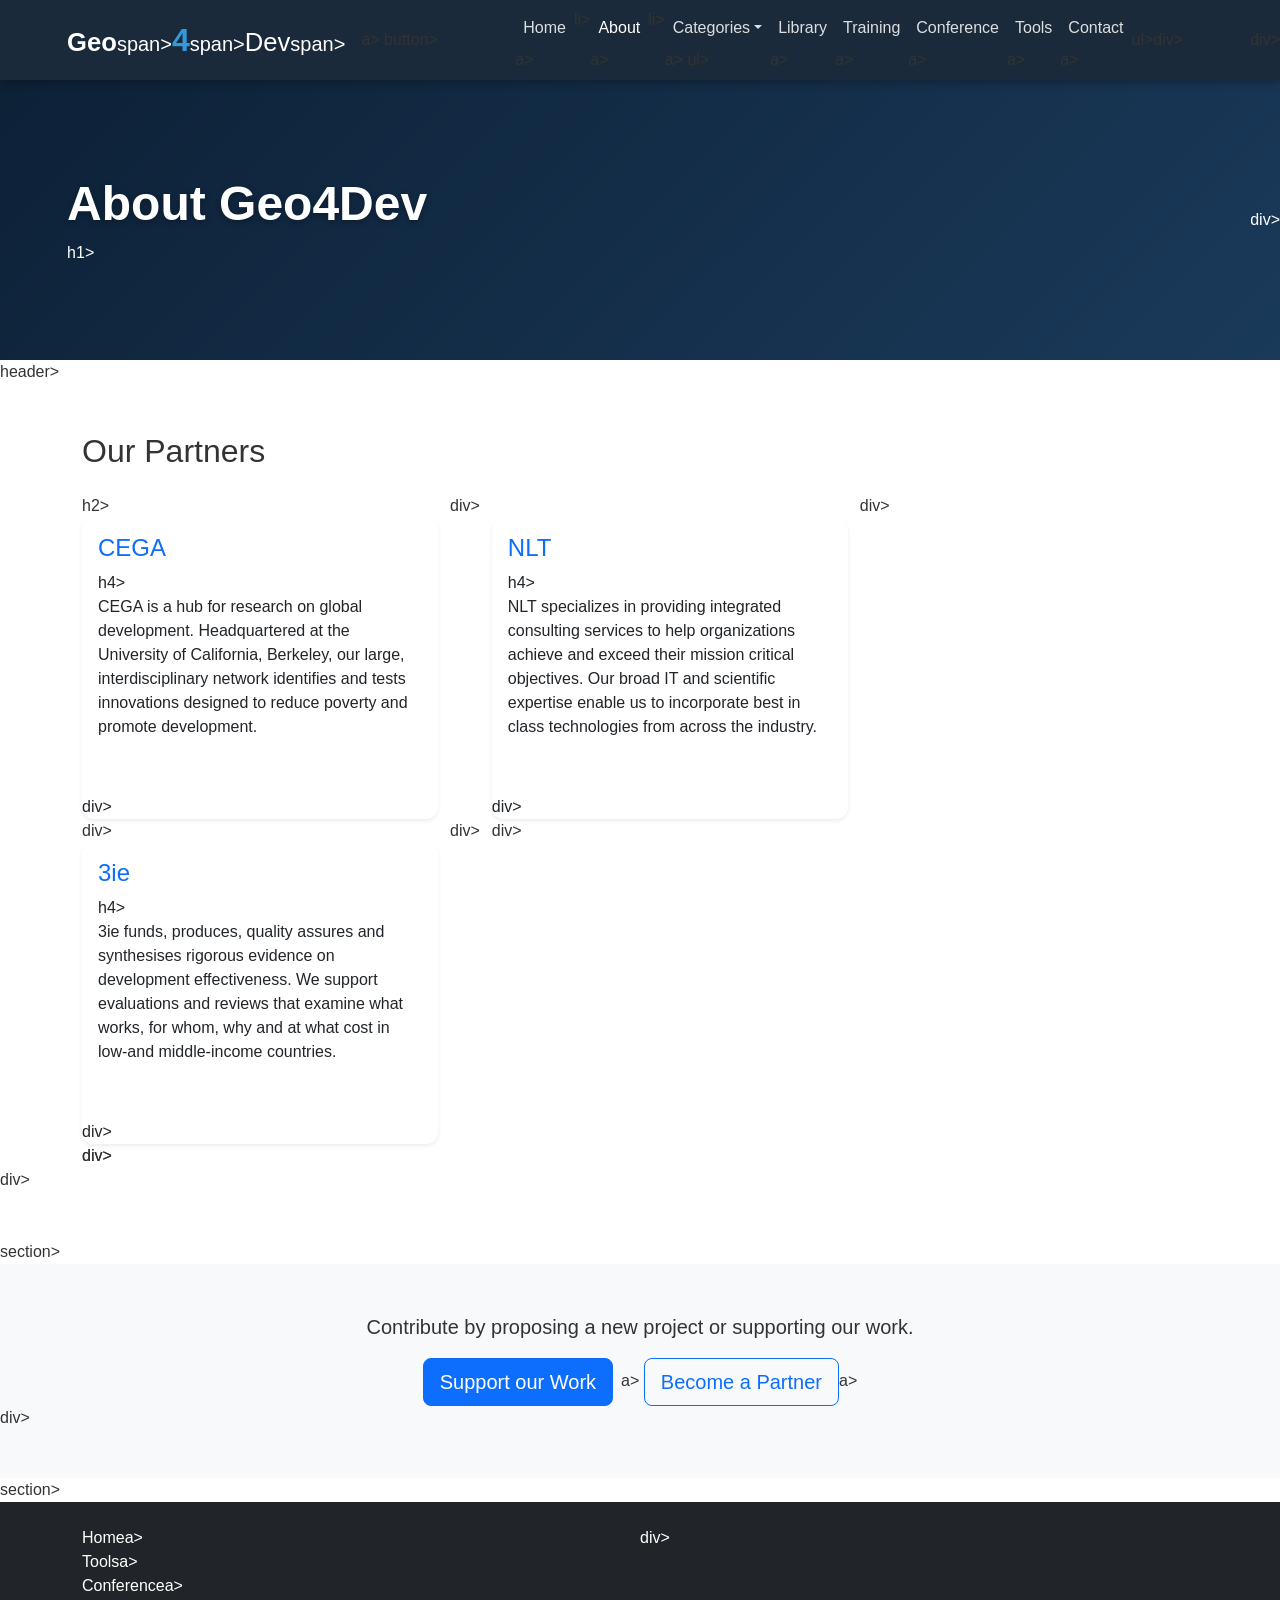
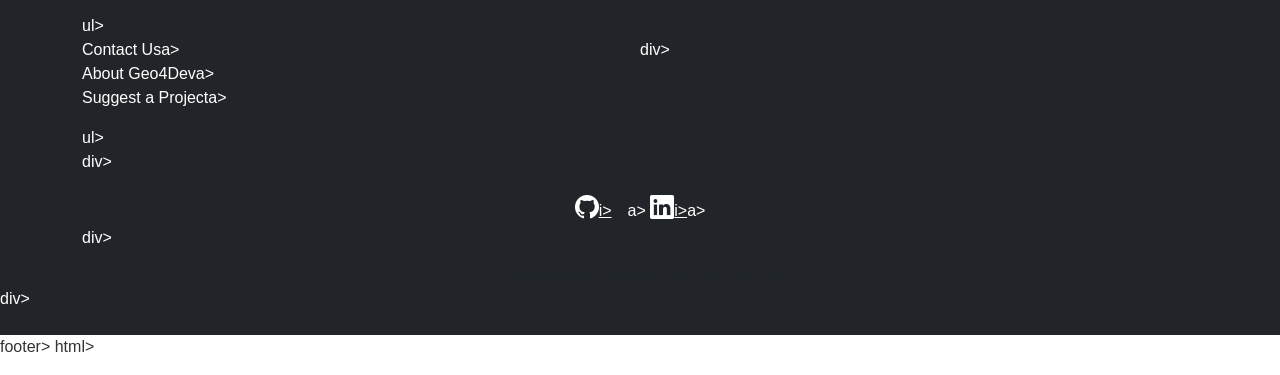
==== about.html @ e06c05b9 "Create about.html" ====
<!DOCTYPE html>
<html lang="en">
  <head>
      <meta charset="UTF-8">
      <meta name="viewport" content="width=device-width, initial-scale=1.0">
      <title>About - Geo4Dev</title>
    <link rel="stylesheet" href="https://cdn.jsdelivr.net/npm/bootstrap@5.3.0/dist/css/bootstrap.min.css">
    <link rel="stylesheet" href="https://cdn.jsdelivr.net/npm/bootstrap-icons@1.11.0/font/bootstrap-icons.css">
    <link rel="stylesheet" href="css/style.css">
  </head>
<body>

    <!-- Navbar -->
    <nav class="navbar navbar-expand-lg navbar-dark fixed-top">
          <div class="container">
                  <a class="navbar-brand" href="index.html">
                            <span class="brand-geo">Geo</span>span><span class="brand-4">4</span>span><span class="brand-dev">Dev</span>span>
                  </a>a>
                  <button class="navbar-toggler" type="button" data-bs-toggle="collapse" data-bs-target="#navbarNav">
                            <span class="navbar-toggler-icon"></span>span>
                  </button>button>
                  <div class="collapse navbar-collapse" id="navbarNav">
                            <ul class="navbar-nav ms-auto">
                                        <li class="nav-item"><a class="nav-link" href="index.html">Home</a>a></li>li>
                                        <li class="nav-item"><a class="nav-link active" href="about.html">About</a>a></li>li>
                                        <li class="nav-item dropdown">
                                                      <a class="nav-link dropdown-toggle" href="#" role="button" data-bs-toggle="dropdown">Categories</a>a>
                                                      <ul class="dropdown-menu">
                                                                      <li><a class="dropdown-item" href="dataset.html?cat=health">Health &amp; Emergency Response</a>a></li>
                                                      <li><a class="dropdown-item" href="dataset.html?cat=environment">Environment</a>a></li>
                                                      <li><a class="dropdown-item" href="dataset.html?cat=governance">Governance &amp; Management</a>a></li>
                                                      <li><a class="dropdown-item" href="dataset.html?cat=demographics">Demographics &amp; Socioeconomics</a>a></li>
                                                      <li><a class="dropdown-item" href="dataset.html?cat=lulc">Land Use &amp; Land Cover</a>a></li>
                                                      <li><a class="dropdown-item" href="dataset.html?cat=monitoring">Monitoring &amp; Evaluation</a>a></li>
                                                      </ul>ul>
                                        </li>
                                      <li class="nav-item"><a class="nav-link" href="dataset.html">Library</a>a></li>
                                      <li class="nav-item"><a class="nav-link" href="training.html">Training</a>a></li>
                                      <li class="nav-item"><a class="nav-link" href="conference.html">Conference</a>a></li>
                                      <li class="nav-item"><a class="nav-link" href="tools.html">Tools</a>a></li>
                                      <li class="nav-item"><a class="nav-link" href="contact.html">Contact</a>a></li>
                            </ul>ul>
                  </div>div>
          </div>div>
    </nav>nav>

  <!-- Page Header -->
  <header class="page-header">
      <div class="container">
            <h1 class="display-5 fw-bold">About Geo4Dev</h1>h1>
      </div>div>
  </header>header>

  <!-- Partners Section -->
  <section class="py-5">
      <div class="container">
            <h2 class="mb-4">Our Partners</h2>h2>
            <div class="row g-4">
                    <div class="col-md-4">
                              <div class="card partner-card shadow-sm h-100">
                                          <div class="card-body">
                                                        <h4 class="text-primary">CEGA</h4>h4>
                                                        <p>CEGA is a hub for research on global development. Headquartered at the University of California, Berkeley, our large, interdisciplinary network identifies and tests innovations designed to reduce poverty and promote development.</p>
                                          </div>div>
                              </div>div>
                    </div>div>
                    <div class="col-md-4">
                              <div class="card partner-card shadow-sm h-100">
                                          <div class="card-body">
                                                        <h4 class="text-primary">NLT</h4>h4>
                                                        <p>NLT specializes in providing integrated consulting services to help organizations achieve and exceed their mission critical objectives. Our broad IT and scientific expertise enable us to incorporate best in class technologies from across the industry.</p>
                                          </div>div>
                              </div>div>
                    </div>div>
                    <div class="col-md-4">
                              <div class="card partner-card shadow-sm h-100">
                                          <div class="card-body">
                                                        <h4 class="text-primary">3ie</h4>h4>
                                                        <p>3ie funds, produces, quality assures and synthesises rigorous evidence on development effectiveness. We support evaluations and reviews that examine what works, for whom, why and at what cost in low-and middle-income countries.</p>
                                          </div>div>
                              </div>div>
                    </div>div>
            </div>div>
      </div>div>
  </section>section>

  <!-- Contribute Section -->
  <section class="py-5 bg-light">
      <div class="container text-center">
            <p class="lead">Contribute by proposing a new project or supporting our work.</p>
            <a href="contact.html" class="btn btn-primary btn-lg me-2">Support our Work</a>a>
            <a href="contact.html" class="btn btn-outline-primary btn-lg">Become a Partner</a>a>
      </div>div>
  </section>section>

  <!-- Footer -->
  <footer class="py-4 bg-dark text-white">
      <div class="container">
            <div class="row">
                    <div class="col-md-6">
                              <ul class="list-unstyled">
                                          <li><a href="index.html" class="text-white text-decoration-none">Home</a>a></li>
                                          <li><a href="tools.html" class="text-white text-decoration-none">Tools</a>a></li>
                                          <li><a href="conference.html" class="text-white text-decoration-none">Conference</a>a></li>
                              </ul>ul>
                    </div>div>
                    <div class="col-md-6">
                              <ul class="list-unstyled">
                                          <li><a href="contact.html" class="text-white text-decoration-none">Contact Us</a>a></li>
                                          <li><a href="about.html" class="text-white text-decoration-none">About Geo4Dev</a>a></li>
                                          <li><a href="contact.html" class="text-white text-decoration-none">Suggest a Project</a>a></li>
                              </ul>ul>
                    </div>div>
            </div>div>
            <div class="text-center mt-3">
                    <a href="https://github.com/geo4-dev" class="text-white me-3"><i class="bi bi-github fs-4"></i>i></a>a>
                    <a href="#" class="text-white"><i class="bi bi-linkedin fs-4"></i>i></a>a>
            </div>div>
            <p class="text-center text-muted mt-3 mb-0 small">Website powered by New Light Technologies</p>
      </div>div>
  </footer>footer>

  <script src="https://cdn.jsdelivr.net/npm/bootstrap@5.3.0/dist/js/bootstrap.bundle.min.js"></script>
</body>
</html>html></li></li></p></p></li></li>
</body></title>
  </head>
---- css/style.css ----
/* ===== Global ===== */
:root {
    --primary-dark: #1a2a3a;
    --primary-blue: #2c5f7c;
    --accent-blue: #3498db;
    --cta-blue: #2196F3;
    --hero-overlay: rgba(20, 50, 70, 0.7);
}

body {
    font-family: 'Segoe UI', Tahoma, Geneva, Verdana, sans-serif;
    color: #333;
    padding-top: 56px;
}

/* ===== Navbar ===== */
.navbar {
    background-color: var(--primary-dark);
    box-shadow: 0 2px 10px rgba(0,0,0,0.3);
}

.brand-geo { color: #fff; font-size: 1.6rem; font-weight: 700; }
.brand-4   { color: var(--accent-blue); font-size: 2rem; font-weight: 900; }
.brand-dev { color: #fff; font-size: 1.6rem; font-weight: 300; }

.navbar .nav-link { color: rgba(255,255,255,0.85); }
.navbar .nav-link:hover,
.navbar .nav-link.active { color: #fff; }

/* ===== Hero ===== */
.hero-section {
    position: relative;
    min-height: 480px;
    display: flex;
    align-items: center;
    background: linear-gradient(135deg, #1a3a2a 0%, #1a2a3a 40%, #2c5f7c 100%);
    background-size: cover;
}

.hero-overlay {
    position: absolute;
    inset: 0;
    background: var(--hero-overlay);
}

.hero-content {
    position: relative;
    z-index: 2;
    padding: 60px 0;
}

.hero-section h1 {
    text-shadow: 0 2px 8px rgba(0,0,0,0.4);
}

.search-bar .form-control {
    border-radius: 0;
    height: 48px;
}

.search-bar .btn {
    height: 48px;
}

/* ===== CTA Banner ===== */
.cta-banner {
    background: linear-gradient(135deg, var(--cta-blue), #1e88e5);
}

.cta-banner h4 { font-weight: 600; }

/* ===== Featured ===== */
.featured-section a {
    color: var(--primary-blue);
    text-decoration: none;
    font-weight: 600;
}

.featured-section a:hover {
    text-decoration: underline;
}

/* ===== Partners ===== */
#partners h4 {
    color: var(--primary-blue);
    font-weight: 700;
}

/* ===== About Page ===== */
.page-header {
    position: relative;
    min-height: 280px;
    display: flex;
    align-items: center;
    background: linear-gradient(135deg, #0d2137 0%, #1a3a5a 100%);
    color: #fff;
}

.page-header h1 {
    text-shadow: 0 2px 6px rgba(0,0,0,0.3);
}

.partner-card {
    border: none;
    border-radius: 12px;
    transition: transform 0.2s;
}

.partner-card:hover {
    transform: translateY(-4px);
    box-shadow: 0 8px 24px rgba(0,0,0,0.12);
}

/* ===== Training Page ===== */
.module-card {
    border-left: 4px solid var(--accent-blue);
    transition: box-shadow 0.2s;
}

.module-card:hover {
    box-shadow: 0 4px 16px rgba(0,0,0,0.1);
}

.module-card .btn {
    min-width: 130px;
}

/* ===== Conference Page ===== */
.session-block {
    border-left: 4px solid var(--cta-blue);
    padding-left: 1rem;
    margin-bottom: 1.5rem;
}

.presenter-card {
    text-align: center;
}

.presenter-card .bi {
    font-size: 3rem;
    color: var(--primary-blue);
}

/* ===== Tools Page (Map) ===== */
#mapid {
    height: 600px;
    width: 100%;
    border-radius: 8px;
    box-shadow: 0 4px 12px rgba(0,0,0,0.15);
}

/* ===== Dataset Page ===== */
.filter-sidebar .form-check {
    margin-bottom: 0.3rem;
}

.dataset-card {
    border: 1px solid #e0e0e0;
    border-radius: 8px;
    transition: box-shadow 0.2s;
}

.dataset-card:hover {
    box-shadow: 0 4px 16px rgba(0,0,0,0.1);
}

.dataset-card .badge {
    font-size: 0.75rem;
}

/* ===== Contact Page ===== */
.contact-form .form-control,
.contact-form .form-select {
    border-radius: 6px;
}

/* ===== Footer ===== */
footer a:hover {
    text-decoration: underline !important;
}

/* ===== Responsive ===== */
@media (max-width: 768px) {
    .hero-section { min-height: 380px; }
    .hero-section h1 { font-size: 1.8rem; }
    #mapid { height: 400px; }
}

/* ===== Error page ===== */
.error-section {
    min-height: 300px;
    background: linear-gradient(135deg, #0d3b4a 0%, #1a4a5a 100%);
    display: flex;
    align-items: center;
    color: #fff;
}
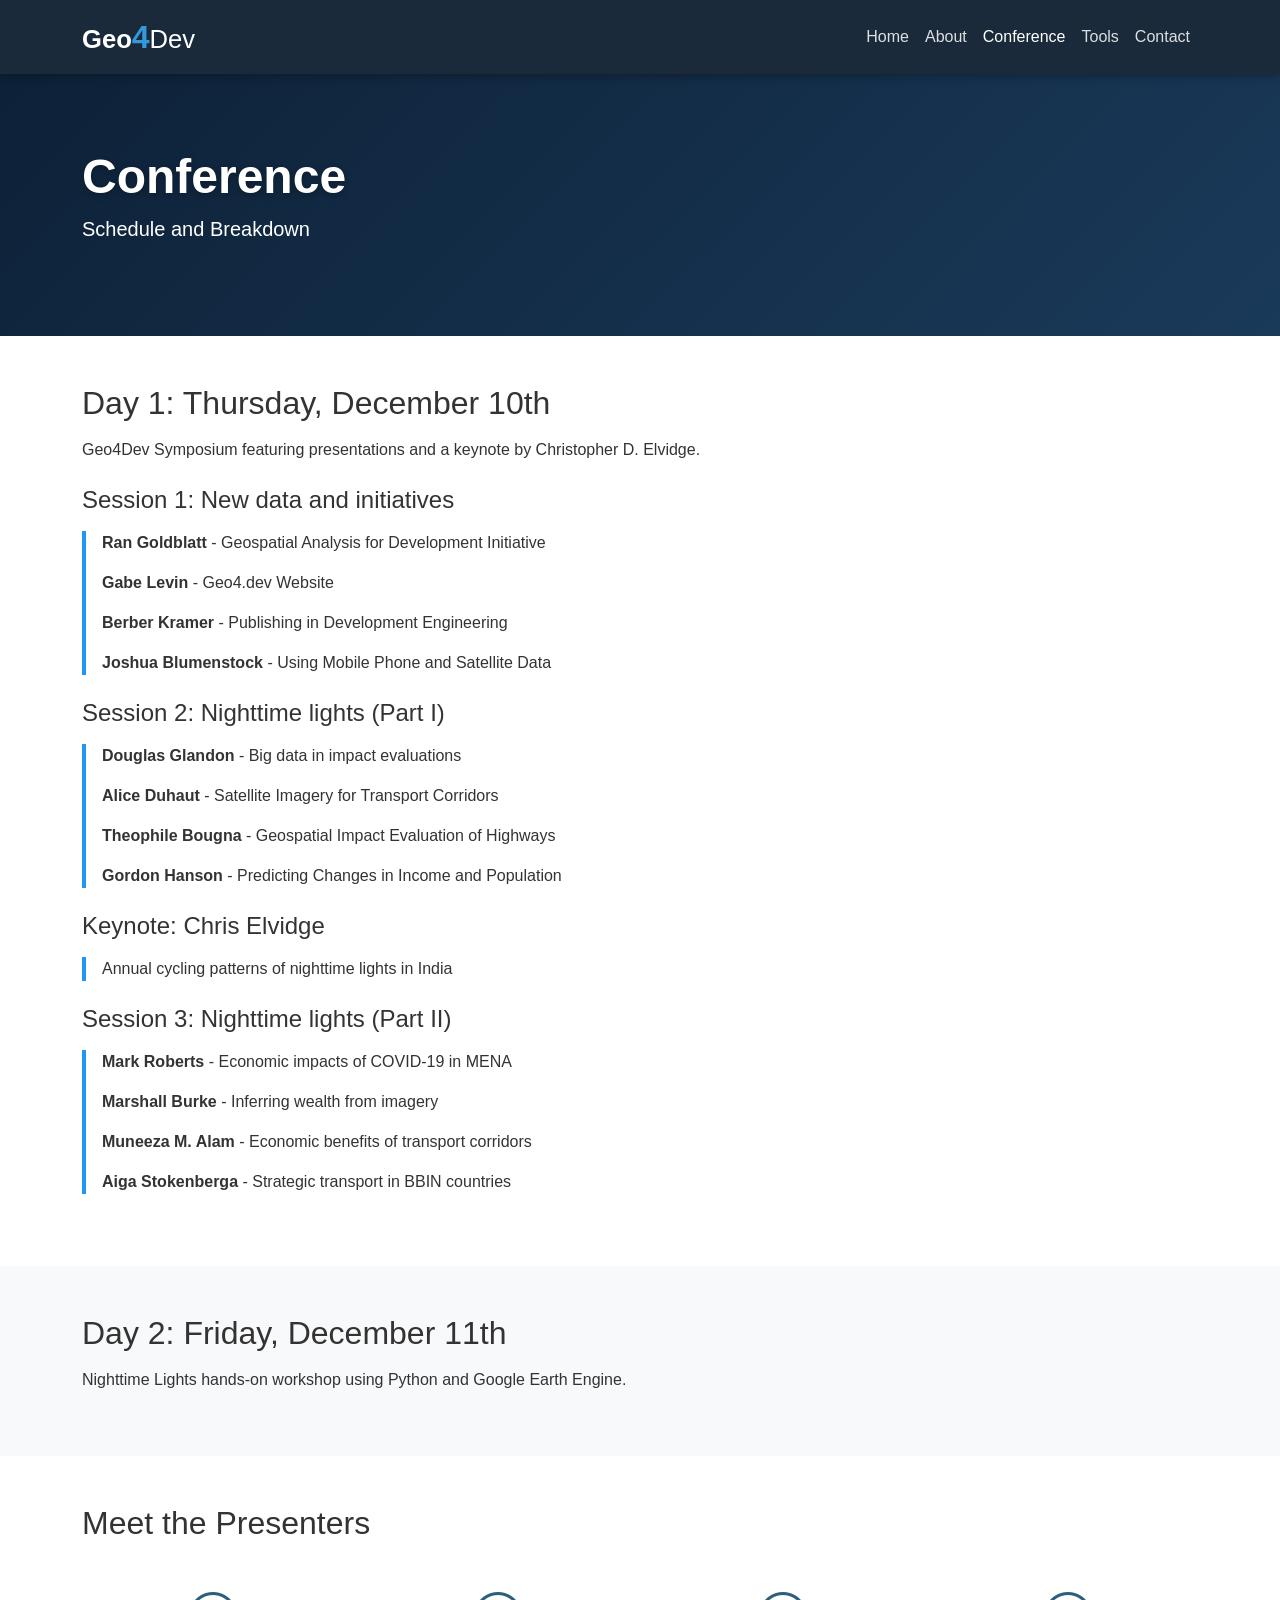
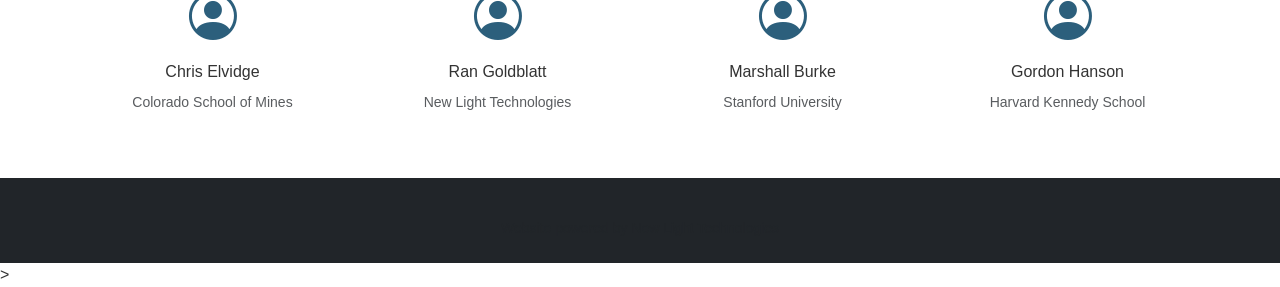
==== commit 04a4c75f: "Fix all HTML files - resolve auto-close tag duplication" ====
--- a/about.html
+++ b/about.html
@@ -1,127 +1 @@
-<!DOCTYPE html>
-<html lang="en">
-  <head>
-      <meta charset="UTF-8">
-      <meta name="viewport" content="width=device-width, initial-scale=1.0">
-      <title>About - Geo4Dev</title>
-    <link rel="stylesheet" href="https://cdn.jsdelivr.net/npm/bootstrap@5.3.0/dist/css/bootstrap.min.css">
-    <link rel="stylesheet" href="https://cdn.jsdelivr.net/npm/bootstrap-icons@1.11.0/font/bootstrap-icons.css">
-    <link rel="stylesheet" href="css/style.css">
-  </head>
-<body>
-
-    <!-- Navbar -->
-    <nav class="navbar navbar-expand-lg navbar-dark fixed-top">
-          <div class="container">
-                  <a class="navbar-brand" href="index.html">
-                            <span class="brand-geo">Geo</span>span><span class="brand-4">4</span>span><span class="brand-dev">Dev</span>span>
-                  </a>a>
-                  <button class="navbar-toggler" type="button" data-bs-toggle="collapse" data-bs-target="#navbarNav">
-                            <span class="navbar-toggler-icon"></span>span>
-                  </button>button>
-                  <div class="collapse navbar-collapse" id="navbarNav">
-                            <ul class="navbar-nav ms-auto">
-                                        <li class="nav-item"><a class="nav-link" href="index.html">Home</a>a></li>li>
-                                        <li class="nav-item"><a class="nav-link active" href="about.html">About</a>a></li>li>
-                                        <li class="nav-item dropdown">
-                                                      <a class="nav-link dropdown-toggle" href="#" role="button" data-bs-toggle="dropdown">Categories</a>a>
-                                                      <ul class="dropdown-menu">
-                                                                      <li><a class="dropdown-item" href="dataset.html?cat=health">Health &amp; Emergency Response</a>a></li>
-                                                      <li><a class="dropdown-item" href="dataset.html?cat=environment">Environment</a>a></li>
-                                                      <li><a class="dropdown-item" href="dataset.html?cat=governance">Governance &amp; Management</a>a></li>
-                                                      <li><a class="dropdown-item" href="dataset.html?cat=demographics">Demographics &amp; Socioeconomics</a>a></li>
-                                                      <li><a class="dropdown-item" href="dataset.html?cat=lulc">Land Use &amp; Land Cover</a>a></li>
-                                                      <li><a class="dropdown-item" href="dataset.html?cat=monitoring">Monitoring &amp; Evaluation</a>a></li>
-                                                      </ul>ul>
-                                        </li>
-                                      <li class="nav-item"><a class="nav-link" href="dataset.html">Library</a>a></li>
-                                      <li class="nav-item"><a class="nav-link" href="training.html">Training</a>a></li>
-                                      <li class="nav-item"><a class="nav-link" href="conference.html">Conference</a>a></li>
-                                      <li class="nav-item"><a class="nav-link" href="tools.html">Tools</a>a></li>
-                                      <li class="nav-item"><a class="nav-link" href="contact.html">Contact</a>a></li>
-                            </ul>ul>
-                  </div>div>
-          </div>div>
-    </nav>nav>
-
-  <!-- Page Header -->
-  <header class="page-header">
-      <div class="container">
-            <h1 class="display-5 fw-bold">About Geo4Dev</h1>h1>
-      </div>div>
-  </header>header>
-
-  <!-- Partners Section -->
-  <section class="py-5">
-      <div class="container">
-            <h2 class="mb-4">Our Partners</h2>h2>
-            <div class="row g-4">
-                    <div class="col-md-4">
-                              <div class="card partner-card shadow-sm h-100">
-                                          <div class="card-body">
-                                                        <h4 class="text-primary">CEGA</h4>h4>
-                                                        <p>CEGA is a hub for research on global development. Headquartered at the University of California, Berkeley, our large, interdisciplinary network identifies and tests innovations designed to reduce poverty and promote development.</p>
-                                          </div>div>
-                              </div>div>
-                    </div>div>
-                    <div class="col-md-4">
-                              <div class="card partner-card shadow-sm h-100">
-                                          <div class="card-body">
-                                                        <h4 class="text-primary">NLT</h4>h4>
-                                                        <p>NLT specializes in providing integrated consulting services to help organizations achieve and exceed their mission critical objectives. Our broad IT and scientific expertise enable us to incorporate best in class technologies from across the industry.</p>
-                                          </div>div>
-                              </div>div>
-                    </div>div>
-                    <div class="col-md-4">
-                              <div class="card partner-card shadow-sm h-100">
-                                          <div class="card-body">
-                                                        <h4 class="text-primary">3ie</h4>h4>
-                                                        <p>3ie funds, produces, quality assures and synthesises rigorous evidence on development effectiveness. We support evaluations and reviews that examine what works, for whom, why and at what cost in low-and middle-income countries.</p>
-                                          </div>div>
-                              </div>div>
-                    </div>div>
-            </div>div>
-      </div>div>
-  </section>section>
-
-  <!-- Contribute Section -->
-  <section class="py-5 bg-light">
-      <div class="container text-center">
-            <p class="lead">Contribute by proposing a new project or supporting our work.</p>
-            <a href="contact.html" class="btn btn-primary btn-lg me-2">Support our Work</a>a>
-            <a href="contact.html" class="btn btn-outline-primary btn-lg">Become a Partner</a>a>
-      </div>div>
-  </section>section>
-
-  <!-- Footer -->
-  <footer class="py-4 bg-dark text-white">
-      <div class="container">
-            <div class="row">
-                    <div class="col-md-6">
-                              <ul class="list-unstyled">
-                                          <li><a href="index.html" class="text-white text-decoration-none">Home</a>a></li>
-                                          <li><a href="tools.html" class="text-white text-decoration-none">Tools</a>a></li>
-                                          <li><a href="conference.html" class="text-white text-decoration-none">Conference</a>a></li>
-                              </ul>ul>
-                    </div>div>
-                    <div class="col-md-6">
-                              <ul class="list-unstyled">
-                                          <li><a href="contact.html" class="text-white text-decoration-none">Contact Us</a>a></li>
-                                          <li><a href="about.html" class="text-white text-decoration-none">About Geo4Dev</a>a></li>
-                                          <li><a href="contact.html" class="text-white text-decoration-none">Suggest a Project</a>a></li>
-                              </ul>ul>
-                    </div>div>
-            </div>div>
-            <div class="text-center mt-3">
-                    <a href="https://github.com/geo4-dev" class="text-white me-3"><i class="bi bi-github fs-4"></i>i></a>a>
-                    <a href="#" class="text-white"><i class="bi bi-linkedin fs-4"></i>i></a>a>
-            </div>div>
-            <p class="text-center text-muted mt-3 mb-0 small">Website powered by New Light Technologies</p>
-      </div>div>
-  </footer>footer>
-
-  <script src="https://cdn.jsdelivr.net/npm/bootstrap@5.3.0/dist/js/bootstrap.bundle.min.js"></script>
-</body>
-</html>html></li></li></p></p></li></li>
-</body></title>
-  </head>
+<!DOCTYPE html><html lang="en"><head><meta charset="UTF-8"><meta name="viewport" content="width=device-width, initial-scale=1.0"><title>Conference - Geo4Dev</title><link rel="stylesheet" href="https://cdn.jsdelivr.net/npm/bootstrap@5.3.0/dist/css/bootstrap.min.css"><link rel="stylesheet" href="https://cdn.jsdelivr.net/npm/bootstrap-icons@1.11.0/font/bootstrap-icons.css"><link rel="stylesheet" href="css/style.css"></head><body><nav class="navbar navbar-expand-lg navbar-dark fixed-top"><div class="container"><a class="navbar-brand" href="index.html"><span class="brand-geo">Geo</span><span class="brand-4">4</span><span class="brand-dev">Dev</span></a><button class="navbar-toggler" type="button" data-bs-toggle="collapse" data-bs-target="#navbarNav"><span class="navbar-toggler-icon"></span></button><div class="collapse navbar-collapse" id="navbarNav"><ul class="navbar-nav ms-auto"><li class="nav-item"><a class="nav-link" href="index.html">Home</a></li><li class="nav-item"><a class="nav-link" href="about.html">About</a></li><li class="nav-item"><a class="nav-link active" href="conference.html">Conference</a></li><li class="nav-item"><a class="nav-link" href="tools.html">Tools</a></li><li class="nav-item"><a class="nav-link" href="contact.html">Contact</a></li></ul></div></div></nav><header class="page-header"><div class="container"><h1 class="display-5 fw-bold">Conference</h1><p class="lead mb-0">Schedule and Breakdown</p></div></header><section class="py-5"><div class="container"><h2 class="mb-3">Day 1: Thursday, December 10th</h2><p>Geo4Dev Symposium featuring presentations and a keynote by Christopher D. Elvidge.</p><h4 class="mt-4 mb-3">Session 1: New data and initiatives</h4><div class="session-block"><p><strong>Ran Goldblatt</strong> - Geospatial Analysis for Development Initiative</p><p><strong>Gabe Levin</strong> - Geo4.dev Website</p><p><strong>Berber Kramer</strong> - Publishing in Development Engineering</p><p><strong>Joshua Blumenstock</strong> - Using Mobile Phone and Satellite Data</p></div><h4 class="mt-4 mb-3">Session 2: Nighttime lights (Part I)</h4><div class="session-block"><p><strong>Douglas Glandon</strong> - Big data in impact evaluations</p><p><strong>Alice Duhaut</strong> - Satellite Imagery for Transport Corridors</p><p><strong>Theophile Bougna</strong> - Geospatial Impact Evaluation of Highways</p><p><strong>Gordon Hanson</strong> - Predicting Changes in Income and Population</p></div><h4 class="mt-4 mb-3">Keynote: Chris Elvidge</h4><div class="session-block"><p>Annual cycling patterns of nighttime lights in India</p></div><h4 class="mt-4 mb-3">Session 3: Nighttime lights (Part II)</h4><div class="session-block"><p><strong>Mark Roberts</strong> - Economic impacts of COVID-19 in MENA</p><p><strong>Marshall Burke</strong> - Inferring wealth from imagery</p><p><strong>Muneeza M. Alam</strong> - Economic benefits of transport corridors</p><p><strong>Aiga Stokenberga</strong> - Strategic transport in BBIN countries</p></div></div></section><section class="py-5 bg-light"><div class="container"><h2 class="mb-3">Day 2: Friday, December 11th</h2><p>Nighttime Lights hands-on workshop using Python and Google Earth Engine.</p></div></section><section class="py-5"><div class="container"><h2 class="mb-4">Meet the Presenters</h2><div class="row g-4"><div class="col-md-3"><div class="presenter-card p-3"><i class="bi bi-person-circle"></i><h6 class="mt-2">Chris Elvidge</h6><small class="text-muted">Colorado School of Mines</small></div></div><div class="col-md-3"><div class="presenter-card p-3"><i class="bi bi-person-circle"></i><h6 class="mt-2">Ran Goldblatt</h6><small class="text-muted">New Light Technologies</small></div></div><div class="col-md-3"><div class="presenter-card p-3"><i class="bi bi-person-circle"></i><h6 class="mt-2">Marshall Burke</h6><small class="text-muted">Stanford University</small></div></div><div class="col-md-3"><div class="presenter-card p-3"><i class="bi bi-person-circle"></i><h6 class="mt-2">Gordon Hanson</h6><small class="text-muted">Harvard Kennedy School</small></div></div></div></div></section><footer class="py-4 bg-dark text-white"><div class="container"><p class="text-center text-muted mt-3 mb-0 small">Website powered by New Light Technologies</p></div></footer><script src="https://cdn.jsdelivr.net/npm/bootstrap@5.3.0/dist/js/bootstrap.bundle.min.js"></script></body></html>>
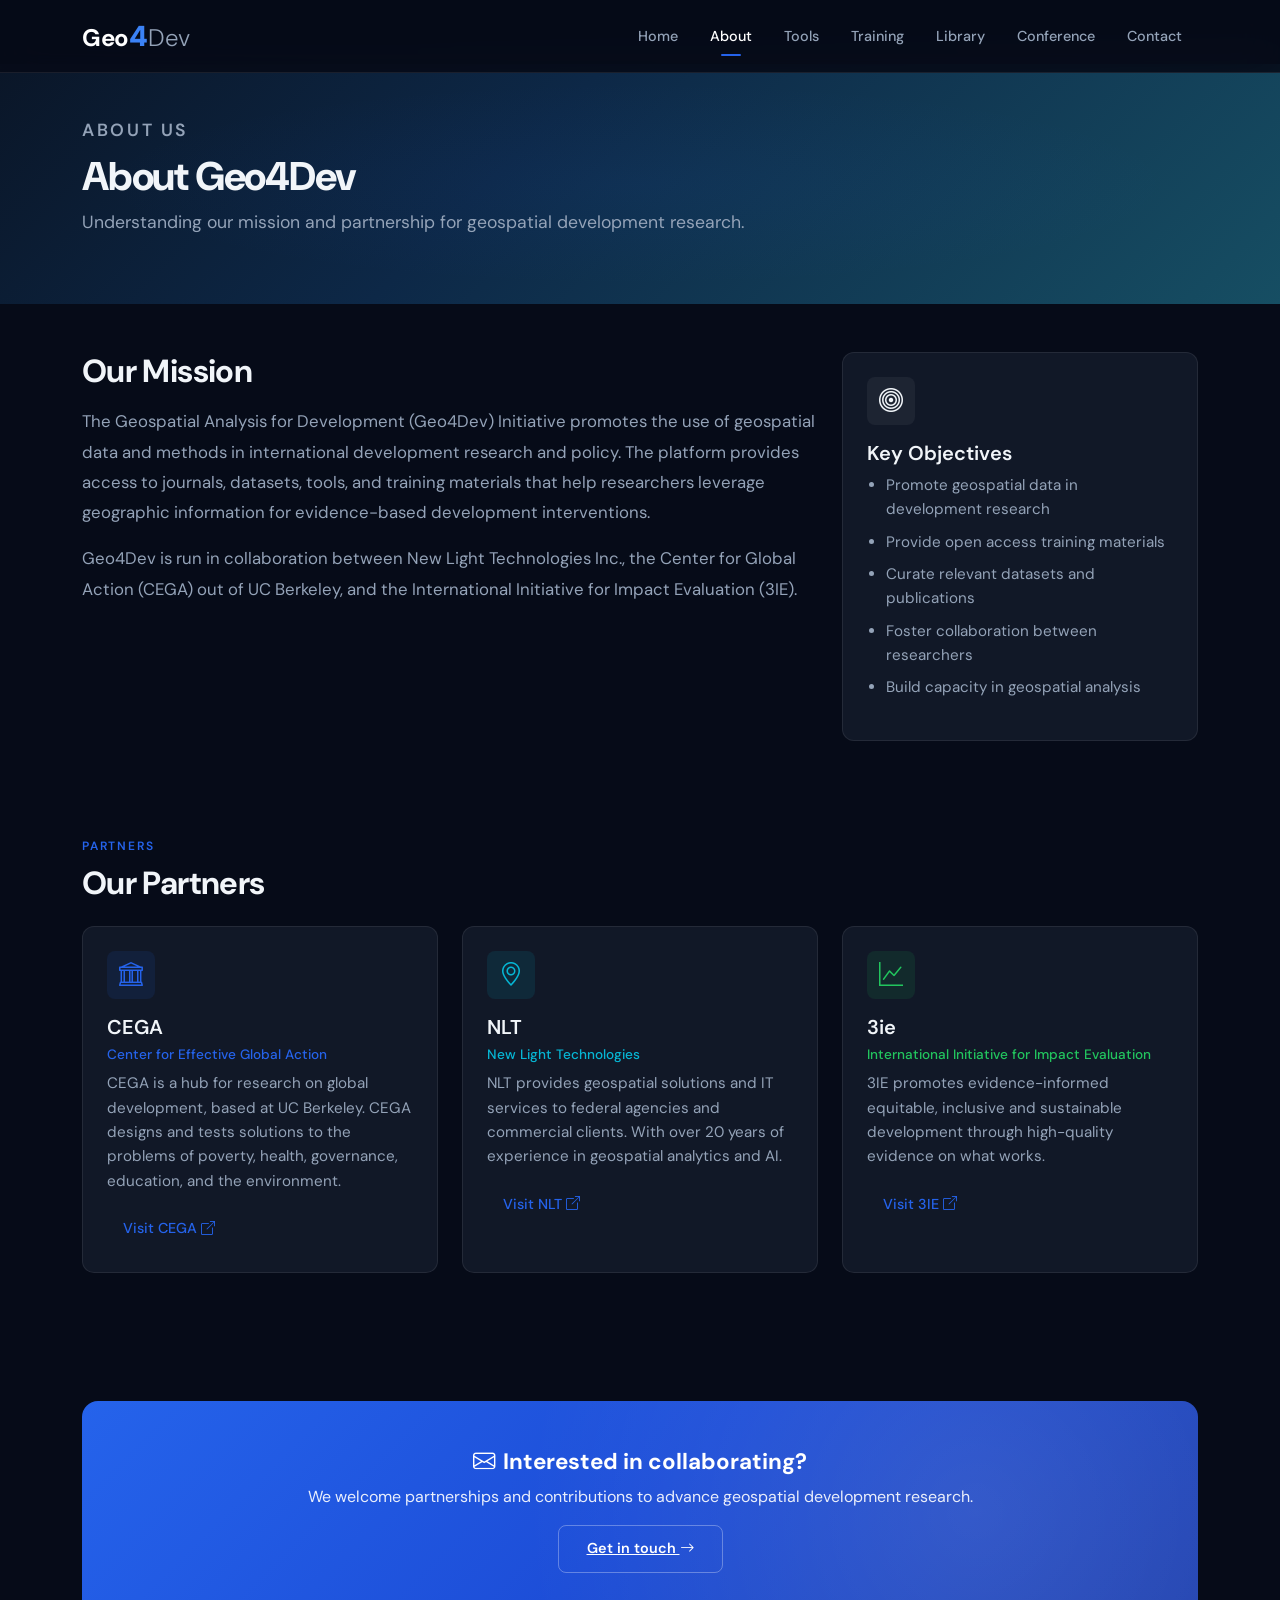
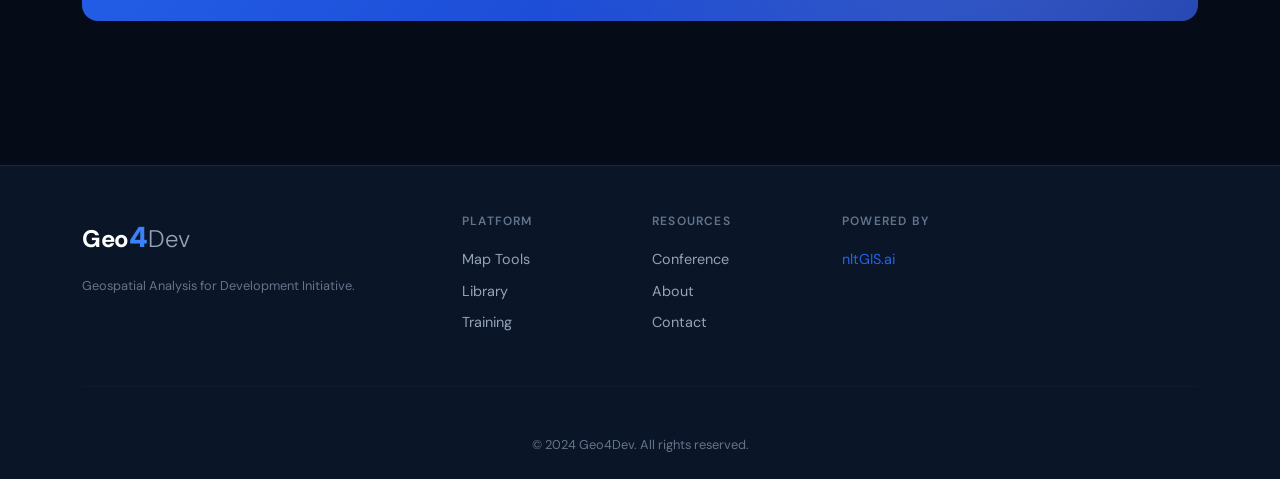
==== commit 7574f670: "Update about.html" ====
--- a/about.html
+++ b/about.html
@@ -1 +1 @@
-<!DOCTYPE html><html lang="en"><head><meta charset="UTF-8"><meta name="viewport" content="width=device-width, initial-scale=1.0"><title>Conference - Geo4Dev</title><link rel="stylesheet" href="https://cdn.jsdelivr.net/npm/bootstrap@5.3.0/dist/css/bootstrap.min.css"><link rel="stylesheet" href="https://cdn.jsdelivr.net/npm/bootstrap-icons@1.11.0/font/bootstrap-icons.css"><link rel="stylesheet" href="css/style.css"></head><body><nav class="navbar navbar-expand-lg navbar-dark fixed-top"><div class="container"><a class="navbar-brand" href="index.html"><span class="brand-geo">Geo</span><span class="brand-4">4</span><span class="brand-dev">Dev</span></a><button class="navbar-toggler" type="button" data-bs-toggle="collapse" data-bs-target="#navbarNav"><span class="navbar-toggler-icon"></span></button><div class="collapse navbar-collapse" id="navbarNav"><ul class="navbar-nav ms-auto"><li class="nav-item"><a class="nav-link" href="index.html">Home</a></li><li class="nav-item"><a class="nav-link" href="about.html">About</a></li><li class="nav-item"><a class="nav-link active" href="conference.html">Conference</a></li><li class="nav-item"><a class="nav-link" href="tools.html">Tools</a></li><li class="nav-item"><a class="nav-link" href="contact.html">Contact</a></li></ul></div></div></nav><header class="page-header"><div class="container"><h1 class="display-5 fw-bold">Conference</h1><p class="lead mb-0">Schedule and Breakdown</p></div></header><section class="py-5"><div class="container"><h2 class="mb-3">Day 1: Thursday, December 10th</h2><p>Geo4Dev Symposium featuring presentations and a keynote by Christopher D. Elvidge.</p><h4 class="mt-4 mb-3">Session 1: New data and initiatives</h4><div class="session-block"><p><strong>Ran Goldblatt</strong> - Geospatial Analysis for Development Initiative</p><p><strong>Gabe Levin</strong> - Geo4.dev Website</p><p><strong>Berber Kramer</strong> - Publishing in Development Engineering</p><p><strong>Joshua Blumenstock</strong> - Using Mobile Phone and Satellite Data</p></div><h4 class="mt-4 mb-3">Session 2: Nighttime lights (Part I)</h4><div class="session-block"><p><strong>Douglas Glandon</strong> - Big data in impact evaluations</p><p><strong>Alice Duhaut</strong> - Satellite Imagery for Transport Corridors</p><p><strong>Theophile Bougna</strong> - Geospatial Impact Evaluation of Highways</p><p><strong>Gordon Hanson</strong> - Predicting Changes in Income and Population</p></div><h4 class="mt-4 mb-3">Keynote: Chris Elvidge</h4><div class="session-block"><p>Annual cycling patterns of nighttime lights in India</p></div><h4 class="mt-4 mb-3">Session 3: Nighttime lights (Part II)</h4><div class="session-block"><p><strong>Mark Roberts</strong> - Economic impacts of COVID-19 in MENA</p><p><strong>Marshall Burke</strong> - Inferring wealth from imagery</p><p><strong>Muneeza M. Alam</strong> - Economic benefits of transport corridors</p><p><strong>Aiga Stokenberga</strong> - Strategic transport in BBIN countries</p></div></div></section><section class="py-5 bg-light"><div class="container"><h2 class="mb-3">Day 2: Friday, December 11th</h2><p>Nighttime Lights hands-on workshop using Python and Google Earth Engine.</p></div></section><section class="py-5"><div class="container"><h2 class="mb-4">Meet the Presenters</h2><div class="row g-4"><div class="col-md-3"><div class="presenter-card p-3"><i class="bi bi-person-circle"></i><h6 class="mt-2">Chris Elvidge</h6><small class="text-muted">Colorado School of Mines</small></div></div><div class="col-md-3"><div class="presenter-card p-3"><i class="bi bi-person-circle"></i><h6 class="mt-2">Ran Goldblatt</h6><small class="text-muted">New Light Technologies</small></div></div><div class="col-md-3"><div class="presenter-card p-3"><i class="bi bi-person-circle"></i><h6 class="mt-2">Marshall Burke</h6><small class="text-muted">Stanford University</small></div></div><div class="col-md-3"><div class="presenter-card p-3"><i class="bi bi-person-circle"></i><h6 class="mt-2">Gordon Hanson</h6><small class="text-muted">Harvard Kennedy School</small></div></div></div></div></section><footer class="py-4 bg-dark text-white"><div class="container"><p class="text-center text-muted mt-3 mb-0 small">Website powered by New Light Technologies</p></div></footer><script src="https://cdn.jsdelivr.net/npm/bootstrap@5.3.0/dist/js/bootstrap.bundle.min.js"></script></body></html>>+<!DOCTYPE html><html lang="en"><head><meta charset="UTF-8"><meta name="viewport" content="width=device-width, initial-scale=1.0"><title>About - Geo4Dev</title><link rel="stylesheet" href="https://cdn.jsdelivr.net/npm/bootstrap@5.3.0/dist/css/bootstrap.min.css"><link rel="stylesheet" href="https://cdn.jsdelivr.net/npm/bootstrap-icons@1.11.0/font/bootstrap-icons.css"><link rel="stylesheet" href="css/style.css"></head><body><nav class="navbar navbar-expand-lg fixed-top" id="mainNav"><div class="container"><a class="navbar-brand" href="index.html"><span class="brand-geo">Geo</span><span class="brand-4">4</span><span class="brand-dev">Dev</span></a><button class="navbar-toggler" type="button" data-bs-toggle="collapse" data-bs-target="#navbarNav"><span class="navbar-toggler-icon"></span></button><div class="collapse navbar-collapse" id="navbarNav"><ul class="navbar-nav ms-auto"><li class="nav-item"><a class="nav-link" href="index.html">Home</a></li><li class="nav-item"><a class="nav-link active" href="about.html">About</a></li><li class="nav-item"><a class="nav-link" href="tools.html">Tools</a></li><li class="nav-item"><a class="nav-link" href="training.html">Training</a></li><li class="nav-item"><a class="nav-link" href="dataset.html">Library</a></li><li class="nav-item"><a class="nav-link" href="conference.html">Conference</a></li><li class="nav-item"><a class="nav-link" href="contact.html">Contact</a></li></ul></div></div></nav><section class="page-header"><div class="container"><p class="section-label">About Us</p><h1>About Geo4Dev</h1><p>Understanding our mission and partnership for geospatial development research.</p></div></section><section class="py-5"><div class="container"><div class="row"><div class="col-lg-8"><h2 class="section-title">Our Mission</h2><p style="color:var(--text-secondary);font-size:1.05rem;line-height:1.8">The Geospatial Analysis for Development (Geo4Dev) Initiative promotes the use of geospatial data and methods in international development research and policy. The platform provides access to journals, datasets, tools, and training materials that help researchers leverage geographic information for evidence-based development interventions.</p><p style="color:var(--text-secondary);font-size:1.05rem;line-height:1.8;margin-top:1rem">Geo4Dev is run in collaboration between New Light Technologies Inc., the Center for Global Action (CEGA) out of UC Berkeley, and the International Initiative for Impact Evaluation (3IE).</p></div><div class="col-lg-4"><div class="glass-card mt-4 mt-lg-0"><div class="card-icon"><i class="bi bi-bullseye"></i></div><h5>Key Objectives</h5><ul style="color:var(--text-secondary);font-size:0.95rem;padding-left:1.2rem"><li class="mb-2">Promote geospatial data in development research</li><li class="mb-2">Provide open access training materials</li><li class="mb-2">Curate relevant datasets and publications</li><li class="mb-2">Foster collaboration between researchers</li><li>Build capacity in geospatial analysis</li></ul></div></div></div></div></section><section class="py-5"><div class="container"><p class="section-label">Partners</p><h2 class="section-title mb-4">Our Partners</h2><div class="row g-4"><div class="col-md-4" id="cega"><div class="glass-card h-100"><div class="card-icon" style="background:rgba(37,99,235,0.1)"><i class="bi bi-bank" style="color:var(--accent-blue)"></i></div><h5>CEGA</h5><h6 style="color:var(--accent-blue);font-weight:500;font-size:0.85rem">Center for Effective Global Action</h6><p>CEGA is a hub for research on global development, based at UC Berkeley. CEGA designs and tests solutions to the problems of poverty, health, governance, education, and the environment.</p><a href="https://cega.berkeley.edu" class="btn-ghost" target="_blank">Visit CEGA <i class="bi bi-box-arrow-up-right"></i></a></div></div><div class="col-md-4" id="nlt"><div class="glass-card h-100"><div class="card-icon" style="background:rgba(6,182,212,0.1)"><i class="bi bi-geo-alt" style="color:var(--accent-cyan)"></i></div><h5>NLT</h5><h6 style="color:var(--accent-cyan);font-weight:500;font-size:0.85rem">New Light Technologies</h6><p>NLT provides geospatial solutions and IT services to federal agencies and commercial clients. With over 20 years of experience in geospatial analytics and AI.</p><a href="https://nltgis.ai" class="btn-ghost" target="_blank">Visit NLT <i class="bi bi-box-arrow-up-right"></i></a></div></div><div class="col-md-4" id="3ie"><div class="glass-card h-100"><div class="card-icon" style="background:rgba(34,197,94,0.1)"><i class="bi bi-graph-up" style="color:var(--accent-green)"></i></div><h5>3ie</h5><h6 style="color:var(--accent-green);font-weight:500;font-size:0.85rem">International Initiative for Impact Evaluation</h6><p>3IE promotes evidence-informed equitable, inclusive and sustainable development through high-quality evidence on what works.</p><a href="https://www.3ieimpact.org" class="btn-ghost" target="_blank">Visit 3IE <i class="bi bi-box-arrow-up-right"></i></a></div></div></div></div></section><section class="py-5"><div class="container"><div class="cta-banner text-center text-white"><h4><i class="bi bi-envelope me-2"></i>Interested in collaborating?</h4><p class="mb-3">We welcome partnerships and contributions to advance geospatial development research.</p><a href="contact.html" class="btn btn-outline-custom" style="border-color:rgba(255,255,255,0.3);color:#fff">Get in touch <i class="bi bi-arrow-right"></i></a></div></div></section><footer><div class="container"><div class="row g-4"><div class="col-md-4"><div class="mb-3"><span class="brand-geo">Geo</span><span class="brand-4">4</span><span class="brand-dev">Dev</span></div><p class="footer-brand">Geospatial Analysis for Development Initiative.</p></div><div class="col-md-2"><h6>Platform</h6><a href="tools.html">Map Tools</a><a href="dataset.html">Library</a><a href="training.html">Training</a></div><div class="col-md-2"><h6>Resources</h6><a href="conference.html">Conference</a><a href="about.html">About</a><a href="contact.html">Contact</a></div><div class="col-md-4"><h6>Powered by</h6><p class="footer-brand"><a href="https://nltgis.ai" style="color:var(--accent-blue)">nltGIS.ai</a></p></div></div><hr class="divider"><p class="footer-brand text-center mb-0">&copy; 2024 Geo4Dev. All rights reserved.</p></div></footer><button class="back-to-top" id="backToTop" onclick="window.scrollTo({top:0,behavior:'smooth'})"><i class="bi bi-arrow-up"></i></button><div class="toast-container" id="toastContainer"></div><script src="https://cdn.jsdelivr.net/npm/bootstrap@5.3.0/dist/js/bootstrap.bundle.min.js"></script><script>window.addEventListener('scroll',function(){var n=document.getElementById('mainNav'),b=document.getElementById('backToTop');if(window.scrollY>50)n.classList.add('scrolled');else n.classList.remove('scrolled');if(window.scrollY>300)b.classList.add('visible');else b.classList.remove('visible')});</script></body></html>
--- a/css/style.css
+++ b/css/style.css
@@ -1,196 +1,107 @@
-/* ===== Global ===== */
-:root {
-    --primary-dark: #1a2a3a;
-    --primary-blue: #2c5f7c;
-    --accent-blue: #3498db;
-    --cta-blue: #2196F3;
-    --hero-overlay: rgba(20, 50, 70, 0.7);
-}
-
-body {
-    font-family: 'Segoe UI', Tahoma, Geneva, Verdana, sans-serif;
-    color: #333;
-    padding-top: 56px;
-}
-
-/* ===== Navbar ===== */
-.navbar {
-    background-color: var(--primary-dark);
-    box-shadow: 0 2px 10px rgba(0,0,0,0.3);
-}
-
-.brand-geo { color: #fff; font-size: 1.6rem; font-weight: 700; }
-.brand-4   { color: var(--accent-blue); font-size: 2rem; font-weight: 900; }
-.brand-dev { color: #fff; font-size: 1.6rem; font-weight: 300; }
-
-.navbar .nav-link { color: rgba(255,255,255,0.85); }
-.navbar .nav-link:hover,
-.navbar .nav-link.active { color: #fff; }
-
-/* ===== Hero ===== */
-.hero-section {
-    position: relative;
-    min-height: 480px;
-    display: flex;
-    align-items: center;
-    background: linear-gradient(135deg, #1a3a2a 0%, #1a2a3a 40%, #2c5f7c 100%);
-    background-size: cover;
-}
-
-.hero-overlay {
-    position: absolute;
-    inset: 0;
-    background: var(--hero-overlay);
-}
-
-.hero-content {
-    position: relative;
-    z-index: 2;
-    padding: 60px 0;
-}
-
-.hero-section h1 {
-    text-shadow: 0 2px 8px rgba(0,0,0,0.4);
-}
-
-.search-bar .form-control {
-    border-radius: 0;
-    height: 48px;
-}
-
-.search-bar .btn {
-    height: 48px;
-}
-
-/* ===== CTA Banner ===== */
-.cta-banner {
-    background: linear-gradient(135deg, var(--cta-blue), #1e88e5);
-}
-
-.cta-banner h4 { font-weight: 600; }
-
-/* ===== Featured ===== */
-.featured-section a {
-    color: var(--primary-blue);
-    text-decoration: none;
-    font-weight: 600;
-}
-
-.featured-section a:hover {
-    text-decoration: underline;
-}
-
-/* ===== Partners ===== */
-#partners h4 {
-    color: var(--primary-blue);
-    font-weight: 700;
-}
-
-/* ===== About Page ===== */
-.page-header {
-    position: relative;
-    min-height: 280px;
-    display: flex;
-    align-items: center;
-    background: linear-gradient(135deg, #0d2137 0%, #1a3a5a 100%);
-    color: #fff;
-}
-
-.page-header h1 {
-    text-shadow: 0 2px 6px rgba(0,0,0,0.3);
-}
-
-.partner-card {
-    border: none;
-    border-radius: 12px;
-    transition: transform 0.2s;
-}
-
-.partner-card:hover {
-    transform: translateY(-4px);
-    box-shadow: 0 8px 24px rgba(0,0,0,0.12);
-}
-
-/* ===== Training Page ===== */
-.module-card {
-    border-left: 4px solid var(--accent-blue);
-    transition: box-shadow 0.2s;
-}
-
-.module-card:hover {
-    box-shadow: 0 4px 16px rgba(0,0,0,0.1);
-}
-
-.module-card .btn {
-    min-width: 130px;
-}
-
-/* ===== Conference Page ===== */
-.session-block {
-    border-left: 4px solid var(--cta-blue);
-    padding-left: 1rem;
-    margin-bottom: 1.5rem;
-}
-
-.presenter-card {
-    text-align: center;
-}
-
-.presenter-card .bi {
-    font-size: 3rem;
-    color: var(--primary-blue);
-}
-
-/* ===== Tools Page (Map) ===== */
-#mapid {
-    height: 600px;
-    width: 100%;
-    border-radius: 8px;
-    box-shadow: 0 4px 12px rgba(0,0,0,0.15);
-}
-
-/* ===== Dataset Page ===== */
-.filter-sidebar .form-check {
-    margin-bottom: 0.3rem;
-}
-
-.dataset-card {
-    border: 1px solid #e0e0e0;
-    border-radius: 8px;
-    transition: box-shadow 0.2s;
-}
-
-.dataset-card:hover {
-    box-shadow: 0 4px 16px rgba(0,0,0,0.1);
-}
-
-.dataset-card .badge {
-    font-size: 0.75rem;
-}
-
-/* ===== Contact Page ===== */
-.contact-form .form-control,
-.contact-form .form-select {
-    border-radius: 6px;
-}
-
-/* ===== Footer ===== */
-footer a:hover {
-    text-decoration: underline !important;
-}
-
-/* ===== Responsive ===== */
-@media (max-width: 768px) {
-    .hero-section { min-height: 380px; }
-    .hero-section h1 { font-size: 1.8rem; }
-    #mapid { height: 400px; }
-}
-
-/* ===== Error page ===== */
-.error-section {
-    min-height: 300px;
-    background: linear-gradient(135deg, #0d3b4a 0%, #1a4a5a 100%);
-    display: flex;
-    align-items: center;
-    color: #fff;
-}
+/* Geo4Dev Design System - Dark theme inspired by nltGIS.ai */
+@import url('https://fonts.googleapis.com/css2?family=DM+Sans:ital,opsz,wght@0,9..40,100..1000;1,9..40,100..1000&display=swap');
+:root{--bg-primary:#060b18;--bg-secondary:#0a1628;--bg-card:#111827;--bg-card-hover:#1a2332;--bg-glass:rgba(255,255,255,0.05);--bg-glass-hover:rgba(255,255,255,0.08);--border-subtle:rgba(255,255,255,0.08);--border-hover:rgba(255,255,255,0.15);--text-primary:#f1f5f9;--text-secondary:#94a3b8;--text-muted:#64748b;--accent-blue:#2563eb;--accent-blue-light:#3b82f6;--accent-cyan:#06b6d4;--accent-green:#22c55e;--accent-amber:#f59e0b;--accent-red:#ef4444;--geo-teal:#0d9488;--hero-gradient:linear-gradient(135deg,#0a1628 0%,#0d2847 40%,#164e63 100%);--card-shadow:0 4px 24px rgba(0,0,0,0.3);--glow-blue:0 0 20px rgba(37,99,235,0.15);--transition-fast:0.2s ease;--transition-normal:0.3s ease;--radius-sm:8px;--radius-md:12px;--radius-lg:16px;--radius-xl:24px}
+*{box-sizing:border-box}html{scroll-behavior:smooth}
+body{font-family:'DM Sans',-apple-system,BlinkMacSystemFont,'Segoe UI',sans-serif;background:var(--bg-primary);color:var(--text-primary);padding-top:64px;margin:0;line-height:1.6;-webkit-font-smoothing:antialiased}
+::-webkit-scrollbar{width:8px}::-webkit-scrollbar-track{background:var(--bg-primary)}::-webkit-scrollbar-thumb{background:var(--border-subtle);border-radius:4px}::-webkit-scrollbar-thumb:hover{background:var(--border-hover)}
+.navbar{background:rgba(6,11,24,0.85);backdrop-filter:blur(20px);-webkit-backdrop-filter:blur(20px);border-bottom:1px solid var(--border-subtle);padding:0.5rem 0;transition:var(--transition-normal);z-index:1050}
+.navbar.scrolled{background:rgba(6,11,24,0.95);box-shadow:0 4px 30px rgba(0,0,0,0.3)}
+.brand-geo{color:#fff;font-size:1.5rem;font-weight:700;letter-spacing:-0.02em}.brand-4{color:var(--accent-blue-light);font-size:1.8rem;font-weight:900}.brand-dev{color:var(--text-secondary);font-size:1.5rem;font-weight:300}
+.navbar .nav-link{color:var(--text-secondary);font-weight:500;font-size:0.9rem;padding:0.5rem 1rem !important;border-radius:var(--radius-sm);transition:var(--transition-fast);position:relative}
+.navbar .nav-link:hover{color:#fff;background:var(--bg-glass)}.navbar .nav-link.active{color:#fff}
+.navbar .nav-link.active::after{content:'';position:absolute;bottom:0;left:50%;transform:translateX(-50%);width:20px;height:2px;background:var(--accent-blue);border-radius:1px}
+.navbar-toggler{border:1px solid var(--border-subtle);padding:4px 8px}.navbar-toggler-icon{filter:invert(1)}
+.hero-section{position:relative;min-height:520px;display:flex;align-items:center;background:var(--hero-gradient);overflow:hidden}
+.hero-section::before{content:'';position:absolute;inset:0;background:radial-gradient(ellipse at 30% 50%,rgba(6,182,212,0.08) 0%,transparent 60%),radial-gradient(ellipse at 70% 80%,rgba(37,99,235,0.06) 0%,transparent 50%);pointer-events:none}
+.hero-section::after{content:'';position:absolute;bottom:0;left:0;right:0;height:120px;background:linear-gradient(to top,var(--bg-primary),transparent);pointer-events:none}
+.hero-content{position:relative;z-index:2;padding:60px 0}
+.hero-section h1{font-size:3rem;font-weight:800;letter-spacing:-0.03em;line-height:1.1;margin-bottom:1rem}
+.hero-section h1 .highlight{color:var(--accent-blue-light)}
+.hero-subtitle{font-size:1.15rem;color:var(--text-secondary);max-width:600px;line-height:1.6}
+.section-label{text-transform:uppercase;letter-spacing:0.15em;font-size:0.75rem;font-weight:600;color:var(--accent-blue);margin-bottom:0.5rem}
+.section-title{font-size:2rem;font-weight:700;letter-spacing:-0.02em;margin-bottom:1rem}
+.section-subtitle{color:var(--text-secondary);font-size:1.05rem;max-width:600px}
+.search-bar{position:relative;max-width:640px;margin-top:2rem}
+.search-bar .form-control{background:var(--bg-glass) !important;border:1px solid var(--border-subtle) !important;border-radius:var(--radius-lg) !important;color:var(--text-primary) !important;height:56px;padding:0 60px 0 24px;font-size:1rem;transition:var(--transition-normal);backdrop-filter:blur(10px)}
+.search-bar .form-control::placeholder{color:var(--text-muted)}.search-bar .form-control:focus{background:rgba(255,255,255,0.08) !important;border-color:var(--accent-blue) !important;box-shadow:var(--glow-blue) !important;outline:none}
+.search-bar .btn-search{position:absolute;right:6px;top:6px;height:44px;width:44px;border-radius:var(--radius-md);background:var(--accent-blue);border:none;color:#fff;display:flex;align-items:center;justify-content:center;transition:var(--transition-fast);cursor:pointer}
+.search-bar .btn-search:hover{background:var(--accent-blue-light);transform:scale(1.05)}
+.search-tags{display:flex;flex-wrap:wrap;gap:8px;margin-top:1rem}
+.search-tag{background:var(--bg-glass);border:1px solid var(--border-subtle);color:var(--text-secondary);padding:6px 16px;border-radius:20px;font-size:0.85rem;cursor:pointer;transition:var(--transition-fast);text-decoration:none}
+.search-tag:hover{background:var(--bg-glass-hover);color:#fff;border-color:var(--border-hover);text-decoration:none}
+.glass-card{background:var(--bg-card);border:1px solid var(--border-subtle);border-radius:var(--radius-md);padding:1.5rem;transition:var(--transition-normal)}
+.glass-card:hover{border-color:var(--border-hover);transform:translateY(-2px);box-shadow:var(--card-shadow)}
+.glass-card .card-icon{width:48px;height:48px;border-radius:var(--radius-sm);background:var(--bg-glass);display:flex;align-items:center;justify-content:center;font-size:1.5rem;margin-bottom:1rem}
+.glass-card h3,.glass-card h5{font-weight:600;margin-bottom:0.5rem}.glass-card p{color:var(--text-secondary);font-size:0.95rem}
+.featured-card{background:var(--bg-card);border:1px solid var(--border-subtle);border-radius:var(--radius-md);padding:1.5rem;transition:var(--transition-normal);cursor:pointer}
+.featured-card:hover{border-color:var(--accent-blue);box-shadow:var(--glow-blue);transform:translateY(-2px)}
+.featured-card .label{font-size:0.75rem;text-transform:uppercase;letter-spacing:0.1em;color:var(--accent-blue);font-weight:600;margin-bottom:0.5rem}
+.featured-card h5{font-weight:600;margin-bottom:0.25rem}.featured-card p{color:var(--text-secondary);font-size:0.9rem;margin:0}
+.cta-banner{background:linear-gradient(135deg,var(--accent-blue) 0%,#1d4ed8 50%,#1e40af 100%);position:relative;overflow:hidden;border-radius:var(--radius-lg);padding:3rem 2rem;margin:2rem 0}
+.cta-banner::before{content:'';position:absolute;inset:0;background:radial-gradient(circle at 80% 50%,rgba(255,255,255,0.1) 0%,transparent 50%);pointer-events:none}
+.cta-banner h4{font-weight:700;font-size:1.4rem;position:relative;z-index:1}.cta-banner p{opacity:0.9;position:relative;z-index:1}
+.cta-banner a{color:#fff;text-decoration:underline;font-weight:600;position:relative;z-index:1}.cta-banner a:hover{opacity:0.9}
+.partner-card{background:var(--bg-card);border:1px solid var(--border-subtle);border-radius:var(--radius-md);padding:2rem;text-align:center;transition:var(--transition-normal)}
+.partner-card:hover{border-color:var(--border-hover);transform:translateY(-4px);box-shadow:var(--card-shadow)}
+.partner-card h4{color:var(--accent-blue-light);font-weight:700}.partner-card p{color:var(--text-secondary);font-size:0.9rem}
+.stat-item{text-align:center;padding:1.5rem}.stat-number{font-size:2.5rem;font-weight:800;color:var(--accent-blue-light);letter-spacing:-0.03em}
+.stat-label{color:var(--text-secondary);font-size:0.9rem;margin-top:0.25rem}
+.page-header{position:relative;min-height:240px;display:flex;align-items:center;background:var(--hero-gradient);overflow:hidden}
+.page-header::before{content:'';position:absolute;inset:0;background:radial-gradient(ellipse at 50% 50%,rgba(37,99,235,0.06) 0%,transparent 60%);pointer-events:none}
+.page-header h1{font-size:2.5rem;font-weight:800;letter-spacing:-0.03em;position:relative;z-index:1}
+.page-header p{color:var(--text-secondary);font-size:1.1rem;position:relative;z-index:1}
+.module-card{background:var(--bg-card);border:1px solid var(--border-subtle);border-left:4px solid var(--accent-blue);border-radius:var(--radius-md);padding:1.5rem;margin-bottom:1rem;transition:var(--transition-normal)}
+.module-card:hover{border-color:var(--border-hover);border-left-color:var(--accent-blue-light);box-shadow:var(--card-shadow);transform:translateX(4px)}
+.module-card h5{font-weight:600}.module-card p{color:var(--text-secondary);font-size:0.9rem}
+.module-card .badge-category{background:var(--bg-glass);color:var(--accent-cyan);font-size:0.75rem;padding:4px 10px;border-radius:12px;font-weight:500}
+.day-tab{background:var(--bg-glass);border:1px solid var(--border-subtle);color:var(--text-secondary);padding:10px 24px;border-radius:var(--radius-sm);font-weight:500;cursor:pointer;transition:var(--transition-fast)}
+.day-tab:hover{background:var(--bg-glass-hover);color:#fff}.day-tab.active{background:var(--accent-blue);border-color:var(--accent-blue);color:#fff}
+.session-block{border-left:3px solid var(--accent-blue);padding-left:1.5rem;margin-bottom:2rem;position:relative}
+.session-block::before{content:'';position:absolute;left:-7px;top:0;width:11px;height:11px;border-radius:50%;background:var(--accent-blue);border:2px solid var(--bg-primary)}
+.session-block h5{font-weight:600}
+.presenter-item{display:flex;align-items:center;gap:1rem;padding:0.75rem;border-radius:var(--radius-sm);transition:var(--transition-fast)}
+.presenter-item:hover{background:var(--bg-glass)}
+.presenter-avatar{width:40px;height:40px;border-radius:50%;background:var(--bg-glass);display:flex;align-items:center;justify-content:center;color:var(--accent-blue);font-weight:700;font-size:0.9rem;flex-shrink:0}
+.presenter-item strong{font-weight:600}.presenter-item span{color:var(--text-secondary);font-size:0.9rem}
+#mapid{height:600px;width:100%;border-radius:var(--radius-md);border:1px solid var(--border-subtle);box-shadow:var(--card-shadow)}
+.filter-panel{background:var(--bg-card);border:1px solid var(--border-subtle);border-radius:var(--radius-md);padding:1.5rem;position:sticky;top:80px}
+.filter-panel h6{font-weight:600;text-transform:uppercase;letter-spacing:0.1em;font-size:0.75rem;color:var(--text-muted);margin-bottom:1rem}
+.filter-check{display:flex;align-items:center;gap:8px;padding:6px 0;cursor:pointer;transition:var(--transition-fast)}
+.filter-check:hover{color:#fff}.filter-check input[type="checkbox"]{accent-color:var(--accent-blue);width:16px;height:16px}
+.filter-check label{color:var(--text-secondary);font-size:0.9rem;cursor:pointer}
+.dataset-card{background:var(--bg-card);border:1px solid var(--border-subtle);border-radius:var(--radius-md);padding:1.25rem;margin-bottom:0.75rem;transition:var(--transition-normal);cursor:pointer}
+.dataset-card:hover{border-color:var(--border-hover);box-shadow:var(--card-shadow)}
+.dataset-card h6{font-weight:600;margin-bottom:0.25rem}.dataset-card p{color:var(--text-secondary);font-size:0.85rem;margin-bottom:0.5rem}
+.dataset-card .badge{background:var(--bg-glass);color:var(--accent-cyan);font-weight:500;font-size:0.75rem;padding:3px 10px;border-radius:12px}
+.contact-form .form-label{color:var(--text-secondary);font-weight:500;font-size:0.9rem;margin-bottom:0.5rem}
+.contact-form .form-control,.contact-form .form-select{background:var(--bg-card) !important;border:1px solid var(--border-subtle) !important;border-radius:var(--radius-sm) !important;color:var(--text-primary) !important;padding:12px 16px;transition:var(--transition-normal)}
+.contact-form .form-control::placeholder{color:var(--text-muted)}
+.contact-form .form-control:focus,.contact-form .form-select:focus{background:var(--bg-card-hover) !important;border-color:var(--accent-blue) !important;box-shadow:var(--glow-blue) !important;color:var(--text-primary) !important}
+.contact-form .form-select{cursor:pointer}.contact-form .form-select option{background:var(--bg-card);color:var(--text-primary)}
+.btn-primary-custom{background:var(--accent-blue);border:none;color:#fff;font-weight:600;padding:12px 28px;border-radius:var(--radius-sm);transition:var(--transition-fast);cursor:pointer;font-size:0.9rem}
+.btn-primary-custom:hover{background:var(--accent-blue-light);transform:translateY(-1px);box-shadow:var(--glow-blue);color:#fff}
+.btn-outline-custom{background:transparent;border:1px solid var(--border-subtle);color:var(--text-secondary);font-weight:500;padding:12px 28px;border-radius:var(--radius-sm);transition:var(--transition-fast);cursor:pointer;font-size:0.9rem}
+.btn-outline-custom:hover{background:var(--bg-glass);color:#fff;border-color:var(--border-hover)}
+.btn-ghost{background:none;border:none;color:var(--accent-blue);font-weight:500;padding:8px 16px;cursor:pointer;transition:var(--transition-fast);font-size:0.9rem;text-decoration:none;display:inline-block}
+.btn-ghost:hover{color:var(--accent-blue-light);text-decoration:underline}
+footer{background:var(--bg-secondary);border-top:1px solid var(--border-subtle);padding:3rem 0 1.5rem;margin-top:4rem}
+footer h6{text-transform:uppercase;letter-spacing:0.1em;font-size:0.75rem;font-weight:600;color:var(--text-muted);margin-bottom:1rem}
+footer a{color:var(--text-secondary);text-decoration:none;font-size:0.9rem;transition:var(--transition-fast);display:block;padding:4px 0}
+footer a:hover{color:#fff}.footer-brand{color:var(--text-muted);font-size:0.8rem}
+footer .social-icon{width:36px;height:36px;border-radius:50%;background:var(--bg-glass);border:1px solid var(--border-subtle);display:inline-flex;align-items:center;justify-content:center;color:var(--text-secondary);transition:var(--transition-fast);font-size:1.1rem}
+footer .social-icon:hover{background:var(--accent-blue);color:#fff;border-color:var(--accent-blue)}
+.toast-container{position:fixed;bottom:2rem;right:2rem;z-index:9999}
+.custom-toast{background:var(--bg-card);border:1px solid var(--border-subtle);border-radius:var(--radius-md);padding:1rem 1.5rem;color:var(--text-primary);box-shadow:var(--card-shadow);display:flex;align-items:center;gap:12px;min-width:300px;animation:slideInRight 0.3s ease;margin-bottom:0.5rem}
+.custom-toast.success{border-left:4px solid var(--accent-green)}.custom-toast.error{border-left:4px solid var(--accent-red)}.custom-toast.info{border-left:4px solid var(--accent-blue)}
+@keyframes slideInRight{from{transform:translateX(100%);opacity:0}to{transform:translateX(0);opacity:1}}
+@keyframes fadeOut{to{opacity:0;transform:translateY(10px)}}
+.modal-content{background:var(--bg-card);border:1px solid var(--border-subtle);border-radius:var(--radius-lg);color:var(--text-primary)}
+.modal-header{border-bottom:1px solid var(--border-subtle)}.modal-footer{border-top:1px solid var(--border-subtle)}.btn-close{filter:invert(1)}
+.back-to-top{position:fixed;bottom:2rem;right:2rem;width:44px;height:44px;border-radius:50%;background:var(--accent-blue);border:none;color:#fff;display:flex;align-items:center;justify-content:center;cursor:pointer;opacity:0;pointer-events:none;transition:var(--transition-normal);z-index:1000;box-shadow:0 4px 15px rgba(37,99,235,0.3)}
+.back-to-top.visible{opacity:1;pointer-events:auto}.back-to-top:hover{transform:scale(1.1);background:var(--accent-blue-light)}
+.divider{border:none;border-top:1px solid var(--border-subtle);margin:3rem 0}
+.glow-border{border-color:var(--accent-blue) !important;box-shadow:var(--glow-blue) !important}
+.text-gradient{background:linear-gradient(135deg,var(--accent-blue),var(--accent-cyan));-webkit-background-clip:text;-webkit-text-fill-color:transparent;background-clip:text}
+@media(max-width:992px){.hero-section h1{font-size:2.2rem}.section-title{font-size:1.6rem}.page-header h1{font-size:2rem}}
+@media(max-width:768px){.hero-section{min-height:400px}.hero-section h1{font-size:1.8rem}#mapid{height:400px}.cta-banner{padding:2rem 1.5rem}.stat-number{font-size:2rem}.filter-panel{position:static;margin-bottom:1.5rem}}
+@media(max-width:576px){body{padding-top:56px}.hero-section h1{font-size:1.5rem}.search-bar .form-control{height:48px;padding:0 50px 0 16px;font-size:0.9rem}.search-bar .btn-search{height:36px;width:36px}}
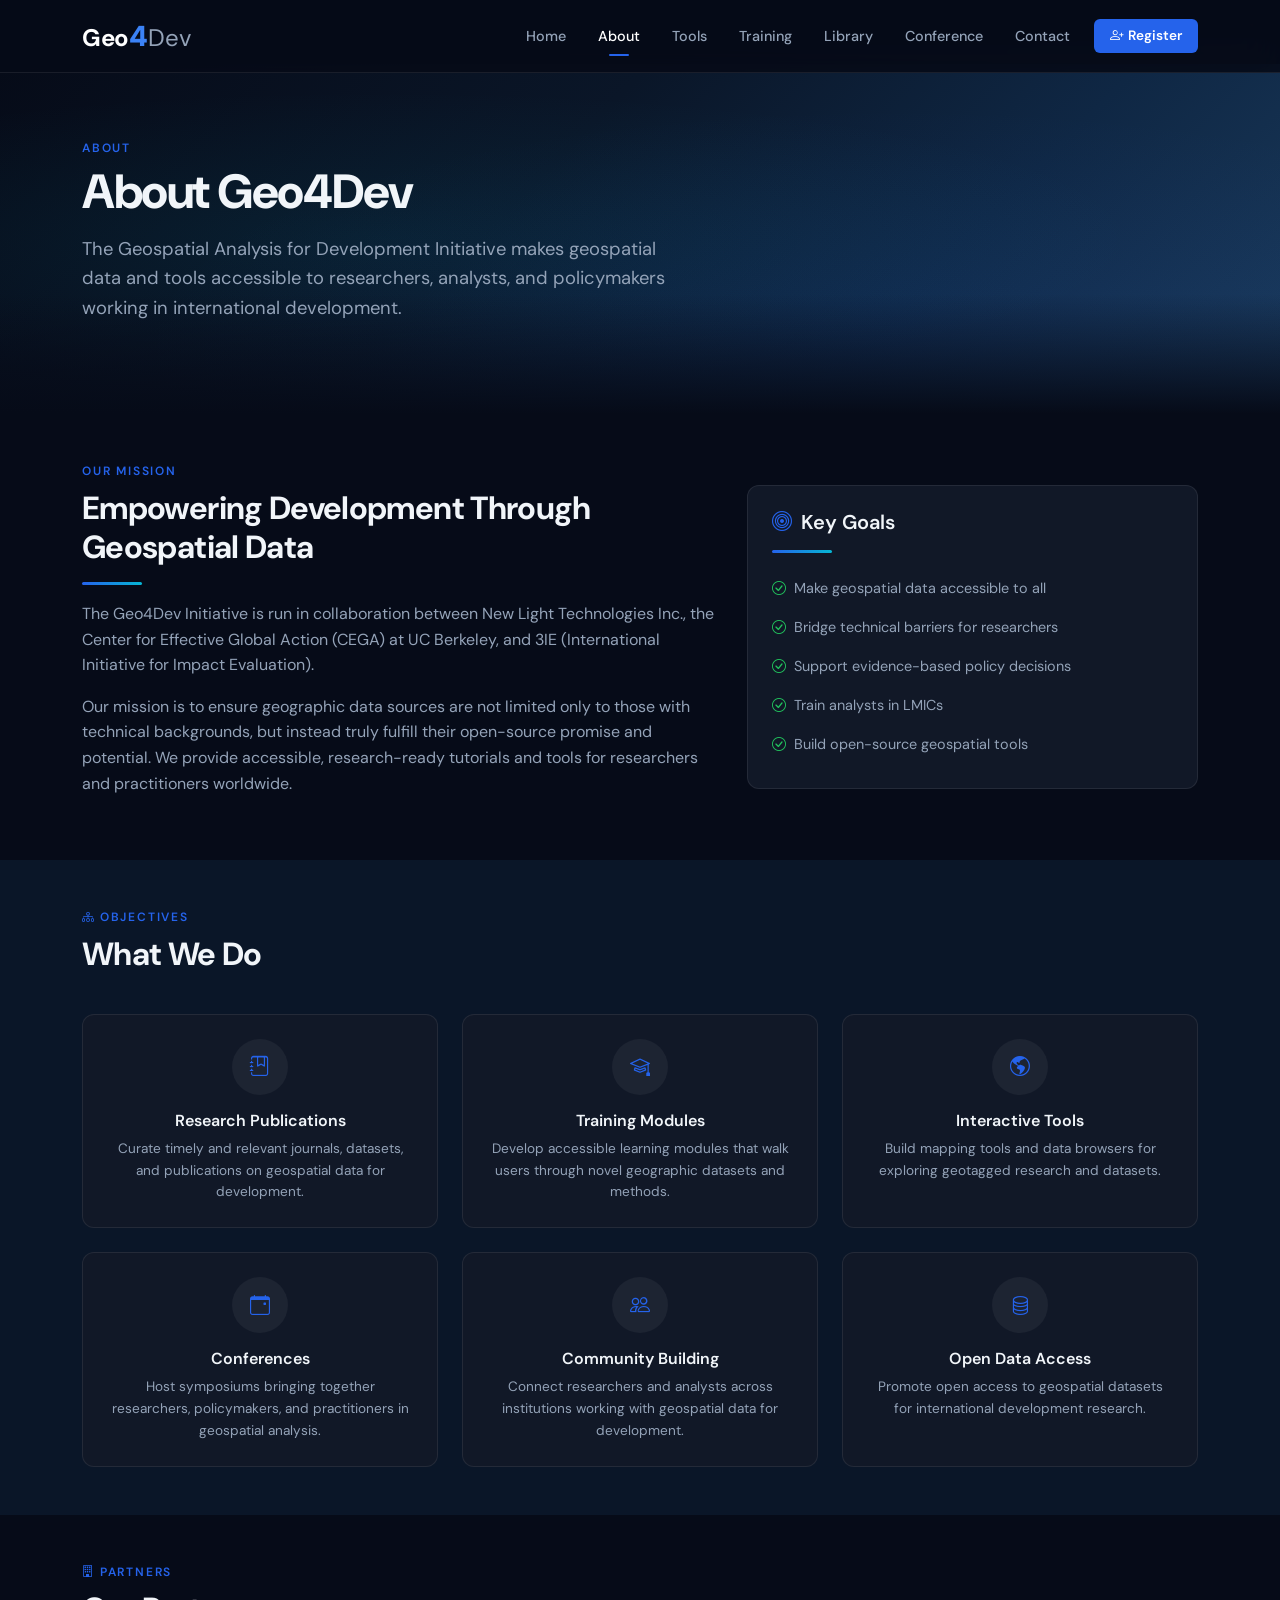
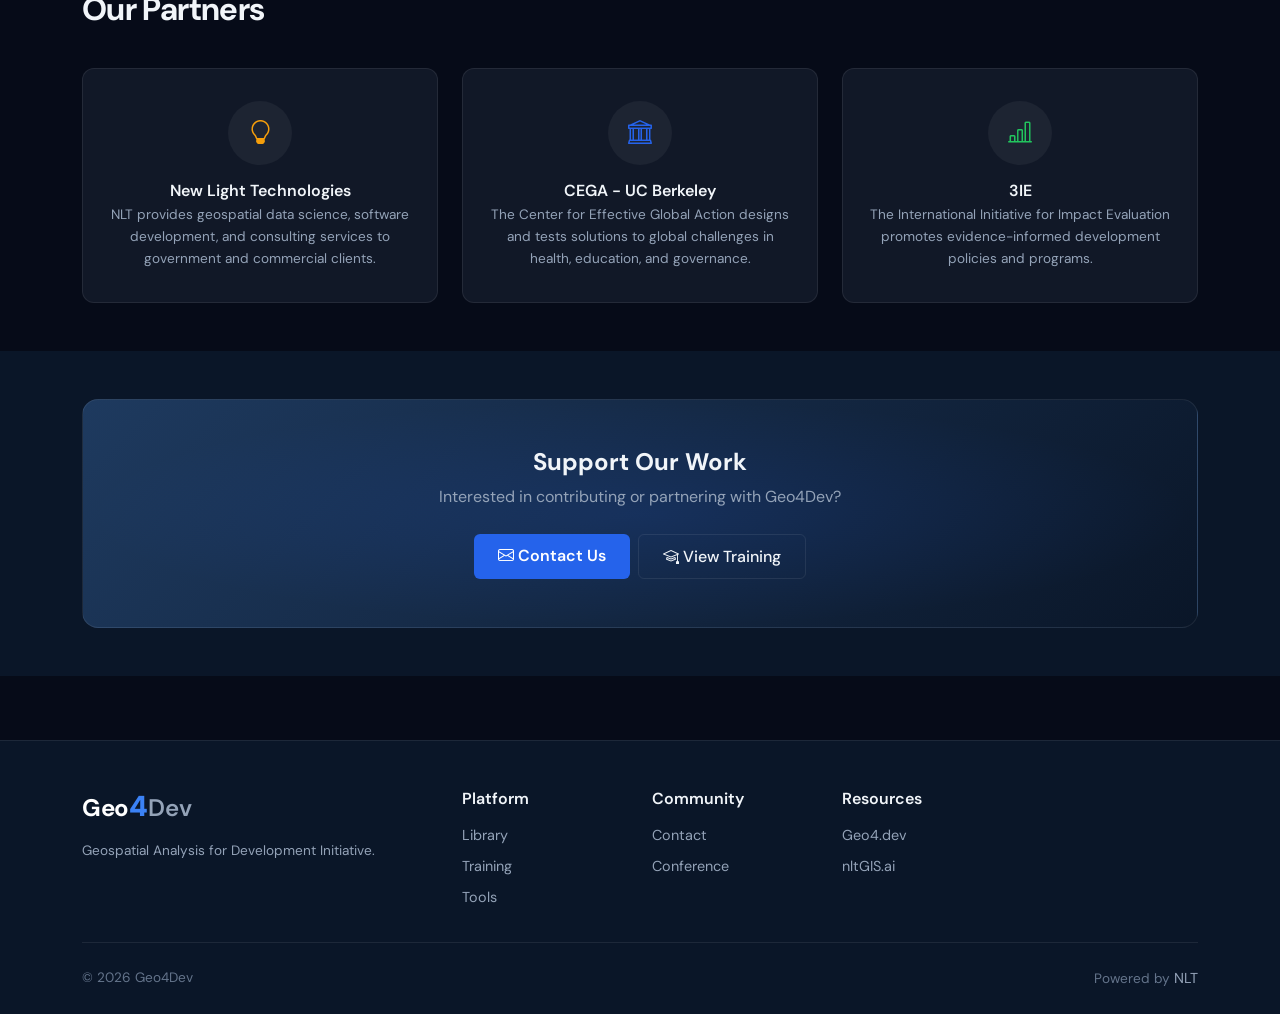
==== commit 86d4d951: "Update about.html" ====
--- a/about.html
+++ b/about.html
@@ -1 +1,145 @@
-<!DOCTYPE html><html lang="en"><head><meta charset="UTF-8"><meta name="viewport" content="width=device-width, initial-scale=1.0"><title>About - Geo4Dev</title><link rel="stylesheet" href="https://cdn.jsdelivr.net/npm/bootstrap@5.3.0/dist/css/bootstrap.min.css"><link rel="stylesheet" href="https://cdn.jsdelivr.net/npm/bootstrap-icons@1.11.0/font/bootstrap-icons.css"><link rel="stylesheet" href="css/style.css"></head><body><nav class="navbar navbar-expand-lg fixed-top" id="mainNav"><div class="container"><a class="navbar-brand" href="index.html"><span class="brand-geo">Geo</span><span class="brand-4">4</span><span class="brand-dev">Dev</span></a><button class="navbar-toggler" type="button" data-bs-toggle="collapse" data-bs-target="#navbarNav"><span class="navbar-toggler-icon"></span></button><div class="collapse navbar-collapse" id="navbarNav"><ul class="navbar-nav ms-auto"><li class="nav-item"><a class="nav-link" href="index.html">Home</a></li><li class="nav-item"><a class="nav-link active" href="about.html">About</a></li><li class="nav-item"><a class="nav-link" href="tools.html">Tools</a></li><li class="nav-item"><a class="nav-link" href="training.html">Training</a></li><li class="nav-item"><a class="nav-link" href="dataset.html">Library</a></li><li class="nav-item"><a class="nav-link" href="conference.html">Conference</a></li><li class="nav-item"><a class="nav-link" href="contact.html">Contact</a></li></ul></div></div></nav><section class="page-header"><div class="container"><p class="section-label">About Us</p><h1>About Geo4Dev</h1><p>Understanding our mission and partnership for geospatial development research.</p></div></section><section class="py-5"><div class="container"><div class="row"><div class="col-lg-8"><h2 class="section-title">Our Mission</h2><p style="color:var(--text-secondary);font-size:1.05rem;line-height:1.8">The Geospatial Analysis for Development (Geo4Dev) Initiative promotes the use of geospatial data and methods in international development research and policy. The platform provides access to journals, datasets, tools, and training materials that help researchers leverage geographic information for evidence-based development interventions.</p><p style="color:var(--text-secondary);font-size:1.05rem;line-height:1.8;margin-top:1rem">Geo4Dev is run in collaboration between New Light Technologies Inc., the Center for Global Action (CEGA) out of UC Berkeley, and the International Initiative for Impact Evaluation (3IE).</p></div><div class="col-lg-4"><div class="glass-card mt-4 mt-lg-0"><div class="card-icon"><i class="bi bi-bullseye"></i></div><h5>Key Objectives</h5><ul style="color:var(--text-secondary);font-size:0.95rem;padding-left:1.2rem"><li class="mb-2">Promote geospatial data in development research</li><li class="mb-2">Provide open access training materials</li><li class="mb-2">Curate relevant datasets and publications</li><li class="mb-2">Foster collaboration between researchers</li><li>Build capacity in geospatial analysis</li></ul></div></div></div></div></section><section class="py-5"><div class="container"><p class="section-label">Partners</p><h2 class="section-title mb-4">Our Partners</h2><div class="row g-4"><div class="col-md-4" id="cega"><div class="glass-card h-100"><div class="card-icon" style="background:rgba(37,99,235,0.1)"><i class="bi bi-bank" style="color:var(--accent-blue)"></i></div><h5>CEGA</h5><h6 style="color:var(--accent-blue);font-weight:500;font-size:0.85rem">Center for Effective Global Action</h6><p>CEGA is a hub for research on global development, based at UC Berkeley. CEGA designs and tests solutions to the problems of poverty, health, governance, education, and the environment.</p><a href="https://cega.berkeley.edu" class="btn-ghost" target="_blank">Visit CEGA <i class="bi bi-box-arrow-up-right"></i></a></div></div><div class="col-md-4" id="nlt"><div class="glass-card h-100"><div class="card-icon" style="background:rgba(6,182,212,0.1)"><i class="bi bi-geo-alt" style="color:var(--accent-cyan)"></i></div><h5>NLT</h5><h6 style="color:var(--accent-cyan);font-weight:500;font-size:0.85rem">New Light Technologies</h6><p>NLT provides geospatial solutions and IT services to federal agencies and commercial clients. With over 20 years of experience in geospatial analytics and AI.</p><a href="https://nltgis.ai" class="btn-ghost" target="_blank">Visit NLT <i class="bi bi-box-arrow-up-right"></i></a></div></div><div class="col-md-4" id="3ie"><div class="glass-card h-100"><div class="card-icon" style="background:rgba(34,197,94,0.1)"><i class="bi bi-graph-up" style="color:var(--accent-green)"></i></div><h5>3ie</h5><h6 style="color:var(--accent-green);font-weight:500;font-size:0.85rem">International Initiative for Impact Evaluation</h6><p>3IE promotes evidence-informed equitable, inclusive and sustainable development through high-quality evidence on what works.</p><a href="https://www.3ieimpact.org" class="btn-ghost" target="_blank">Visit 3IE <i class="bi bi-box-arrow-up-right"></i></a></div></div></div></div></section><section class="py-5"><div class="container"><div class="cta-banner text-center text-white"><h4><i class="bi bi-envelope me-2"></i>Interested in collaborating?</h4><p class="mb-3">We welcome partnerships and contributions to advance geospatial development research.</p><a href="contact.html" class="btn btn-outline-custom" style="border-color:rgba(255,255,255,0.3);color:#fff">Get in touch <i class="bi bi-arrow-right"></i></a></div></div></section><footer><div class="container"><div class="row g-4"><div class="col-md-4"><div class="mb-3"><span class="brand-geo">Geo</span><span class="brand-4">4</span><span class="brand-dev">Dev</span></div><p class="footer-brand">Geospatial Analysis for Development Initiative.</p></div><div class="col-md-2"><h6>Platform</h6><a href="tools.html">Map Tools</a><a href="dataset.html">Library</a><a href="training.html">Training</a></div><div class="col-md-2"><h6>Resources</h6><a href="conference.html">Conference</a><a href="about.html">About</a><a href="contact.html">Contact</a></div><div class="col-md-4"><h6>Powered by</h6><p class="footer-brand"><a href="https://nltgis.ai" style="color:var(--accent-blue)">nltGIS.ai</a></p></div></div><hr class="divider"><p class="footer-brand text-center mb-0">&copy; 2024 Geo4Dev. All rights reserved.</p></div></footer><button class="back-to-top" id="backToTop" onclick="window.scrollTo({top:0,behavior:'smooth'})"><i class="bi bi-arrow-up"></i></button><div class="toast-container" id="toastContainer"></div><script src="https://cdn.jsdelivr.net/npm/bootstrap@5.3.0/dist/js/bootstrap.bundle.min.js"></script><script>window.addEventListener('scroll',function(){var n=document.getElementById('mainNav'),b=document.getElementById('backToTop');if(window.scrollY>50)n.classList.add('scrolled');else n.classList.remove('scrolled');if(window.scrollY>300)b.classList.add('visible');else b.classList.remove('visible')});</script></body></html>
+<!DOCTYPE html>
+<html lang="en">
+<head>
+<meta charset="UTF-8">
+<meta name="viewport" content="width=device-width, initial-scale=1.0">
+<title>About - Geo4Dev</title>
+<link rel="stylesheet" href="https://cdn.jsdelivr.net/npm/bootstrap@5.3.0/dist/css/bootstrap.min.css">
+<link rel="stylesheet" href="https://cdn.jsdelivr.net/npm/bootstrap-icons@1.11.0/font/bootstrap-icons.css">
+<link rel="stylesheet" href="css/style.css">
+</head>
+<body>
+
+<nav class="navbar navbar-expand-lg">
+<div class="container">
+<a class="navbar-brand" href="index.html"><span class="brand-geo">Geo</span><span class="brand-4">4</span><span class="brand-dev">Dev</span></a>
+<button class="navbar-toggler" type="button" data-bs-toggle="collapse" data-bs-target="#navbarNav"><span class="navbar-toggler-icon"></span></button>
+<div class="collapse navbar-collapse" id="navbarNav">
+<ul class="navbar-nav ms-auto align-items-center">
+<li class="nav-item"><a class="nav-link" href="index.html">Home</a></li>
+<li class="nav-item"><a class="nav-link active" href="about.html">About</a></li>
+<li class="nav-item"><a class="nav-link" href="tools.html">Tools</a></li>
+<li class="nav-item"><a class="nav-link" href="training.html">Training</a></li>
+<li class="nav-item"><a class="nav-link" href="dataset.html">Library</a></li>
+<li class="nav-item"><a class="nav-link" href="conference.html">Conference</a></li>
+<li class="nav-item"><a class="nav-link" href="contact.html">Contact</a></li>
+<li class="nav-item ms-2"><button class="btn btn-register" onclick="document.getElementById('registerModal').style.display='flex'"><i class="bi bi-person-plus me-1"></i>Register</button></li>
+</ul>
+</div>
+</div>
+</nav>
+
+<section class="hero-section" style="min-height:350px">
+<div class="container">
+<div class="hero-content">
+<p class="section-label">ABOUT</p>
+<h1>About Geo4Dev</h1>
+<p class="hero-subtitle">The Geospatial Analysis for Development Initiative makes geospatial data and tools accessible to researchers, analysts, and policymakers working in international development.</p>
+</div>
+</div>
+</section>
+
+<section class="py-5">
+<div class="container">
+<div class="row align-items-center">
+<div class="col-lg-7">
+<p class="section-label">OUR MISSION</p>
+<h2 class="section-title">Empowering Development Through Geospatial Data</h2>
+<div class="divider"></div>
+<p style="color:var(--text-secondary)">The Geo4Dev Initiative is run in collaboration between New Light Technologies Inc., the Center for Effective Global Action (CEGA) at UC Berkeley, and 3IE (International Initiative for Impact Evaluation).</p>
+<p style="color:var(--text-secondary)">Our mission is to ensure geographic data sources are not limited only to those with technical backgrounds, but instead truly fulfill their open-source promise and potential. We provide accessible, research-ready tutorials and tools for researchers and practitioners worldwide.</p>
+</div>
+<div class="col-lg-5">
+<div class="glass-card">
+<h5><i class="bi bi-bullseye me-1" style="color:var(--accent-blue)"></i> Key Goals</h5>
+<div class="divider"></div>
+<div style="padding:0.5rem 0;color:var(--text-secondary);font-size:0.9rem"><i class="bi bi-check-circle me-2" style="color:var(--accent-green)"></i>Make geospatial data accessible to all</div>
+<div style="padding:0.5rem 0;color:var(--text-secondary);font-size:0.9rem"><i class="bi bi-check-circle me-2" style="color:var(--accent-green)"></i>Bridge technical barriers for researchers</div>
+<div style="padding:0.5rem 0;color:var(--text-secondary);font-size:0.9rem"><i class="bi bi-check-circle me-2" style="color:var(--accent-green)"></i>Support evidence-based policy decisions</div>
+<div style="padding:0.5rem 0;color:var(--text-secondary);font-size:0.9rem"><i class="bi bi-check-circle me-2" style="color:var(--accent-green)"></i>Train analysts in LMICs</div>
+<div style="padding:0.5rem 0;color:var(--text-secondary);font-size:0.9rem"><i class="bi bi-check-circle me-2" style="color:var(--accent-green)"></i>Build open-source geospatial tools</div>
+</div>
+</div>
+</div>
+</div>
+</section>
+
+<section class="py-5" style="background:var(--bg-secondary)">
+<div class="container">
+<p class="section-label"><i class="bi bi-diagram-3 me-1"></i>OBJECTIVES</p>
+<h2 class="section-title">What We Do</h2>
+<div class="row g-4 mt-2">
+<div class="col-md-4"><div class="objective-card"><div class="obj-icon"><i class="bi bi-journal-bookmark"></i></div><h5>Research Publications</h5><p>Curate timely and relevant journals, datasets, and publications on geospatial data for development.</p></div></div>
+<div class="col-md-4"><div class="objective-card"><div class="obj-icon"><i class="bi bi-mortarboard"></i></div><h5>Training Modules</h5><p>Develop accessible learning modules that walk users through novel geographic datasets and methods.</p></div></div>
+<div class="col-md-4"><div class="objective-card"><div class="obj-icon"><i class="bi bi-globe-americas"></i></div><h5>Interactive Tools</h5><p>Build mapping tools and data browsers for exploring geotagged research and datasets.</p></div></div>
+<div class="col-md-4"><div class="objective-card"><div class="obj-icon"><i class="bi bi-calendar-event"></i></div><h5>Conferences</h5><p>Host symposiums bringing together researchers, policymakers, and practitioners in geospatial analysis.</p></div></div>
+<div class="col-md-4"><div class="objective-card"><div class="obj-icon"><i class="bi bi-people"></i></div><h5>Community Building</h5><p>Connect researchers and analysts across institutions working with geospatial data for development.</p></div></div>
+<div class="col-md-4"><div class="objective-card"><div class="obj-icon"><i class="bi bi-database"></i></div><h5>Open Data Access</h5><p>Promote open access to geospatial datasets for international development research.</p></div></div>
+</div>
+</div>
+</section>
+
+<section class="py-5">
+<div class="container">
+<p class="section-label"><i class="bi bi-building me-1"></i>PARTNERS</p>
+<h2 class="section-title">Our Partners</h2>
+<div class="row g-4 mt-2">
+<div class="col-md-4"><div class="partner-card"><div class="partner-icon"><i class="bi bi-lightbulb" style="color:var(--accent-amber)"></i></div><h5>New Light Technologies</h5><p>NLT provides geospatial data science, software development, and consulting services to government and commercial clients.</p></div></div>
+<div class="col-md-4"><div class="partner-card"><div class="partner-icon"><i class="bi bi-bank" style="color:var(--accent-blue)"></i></div><h5>CEGA - UC Berkeley</h5><p>The Center for Effective Global Action designs and tests solutions to global challenges in health, education, and governance.</p></div></div>
+<div class="col-md-4"><div class="partner-card"><div class="partner-icon"><i class="bi bi-bar-chart-line" style="color:var(--accent-green)"></i></div><h5>3IE</h5><p>The International Initiative for Impact Evaluation promotes evidence-informed development policies and programs.</p></div></div>
+</div>
+</div>
+</section>
+
+<section class="py-5" style="background:var(--bg-secondary)">
+<div class="container">
+<div class="cta-banner">
+<h3>Support Our Work</h3>
+<p>Interested in contributing or partnering with Geo4Dev?</p>
+<div class="d-flex justify-content-center gap-2">
+<a href="contact.html" class="btn btn-primary-custom"><i class="bi bi-envelope me-1"></i>Contact Us</a>
+<a href="training.html" class="btn btn-outline-custom"><i class="bi bi-mortarboard me-1"></i>View Training</a>
+</div>
+</div>
+</div>
+</section>
+
+<!-- Register Modal -->
+<div id="registerModal" style="display:none;position:fixed;inset:0;background:rgba(0,0,0,0.7);z-index:2000;align-items:center;justify-content:center;backdrop-filter:blur(4px)">
+<div style="background:var(--bg-card);border:1px solid var(--border-subtle);border-radius:var(--radius-lg);max-width:500px;width:90%;max-height:90vh;overflow-y:auto;padding:2rem">
+<div class="d-flex justify-content-between align-items-center mb-3">
+<h4 style="margin:0;font-weight:700">Join Geo4Dev</h4>
+<button onclick="document.getElementById('registerModal').style.display='none'" style="background:none;border:none;color:var(--text-secondary);font-size:1.5rem;cursor:pointer">&times;</button>
+</div>
+<p style="color:var(--text-secondary);font-size:0.9rem;margin-bottom:1.5rem">Create your account to access training, track progress, and join the community.</p>
+<form class="registration-form" onsubmit="event.preventDefault();showToast('Account created! Welcome to Geo4Dev.','success');document.getElementById('registerModal').style.display='none'">
+<div class="mb-3"><label>Full Name *</label><input type="text" class="form-control" required placeholder="Your name"></div>
+<div class="mb-3"><label>Email *</label><input type="email" class="form-control" required placeholder="your@email.com"></div>
+<div class="mb-3"><label>Organization</label><input type="text" class="form-control" placeholder="University or org"></div>
+<button type="submit" class="btn btn-primary-custom w-100"><i class="bi bi-person-check me-1"></i>Create Account</button>
+</form>
+</div>
+</div>
+
+<footer class="site-footer">
+<div class="container">
+<div class="row g-4">
+<div class="col-lg-4"><h6><span class="brand-geo">Geo</span><span class="brand-4">4</span><span class="brand-dev">Dev</span></h6><p style="color:var(--text-secondary);font-size:0.85rem">Geospatial Analysis for Development Initiative.</p></div>
+<div class="col-lg-2"><h6>Platform</h6><div class="d-flex flex-column gap-2"><a href="dataset.html">Library</a><a href="training.html">Training</a><a href="tools.html">Tools</a></div></div>
+<div class="col-lg-2"><h6>Community</h6><div class="d-flex flex-column gap-2"><a href="contact.html">Contact</a><a href="conference.html">Conference</a></div></div>
+<div class="col-lg-2"><h6>Resources</h6><div class="d-flex flex-column gap-2"><a href="https://www.geo4.dev" target="_blank">Geo4.dev</a><a href="https://nltgis.ai" target="_blank">nltGIS.ai</a></div></div>
+</div>
+<div class="footer-bottom d-flex justify-content-between flex-wrap"><span>&copy; 2026 Geo4Dev</span><span>Powered by <a href="https://nltgis.ai" target="_blank">NLT</a></span></div>
+</div>
+</footer>
+
+<div id="toastContainer"></div>
+<button class="back-to-top" id="backToTop" onclick="window.scrollTo({top:0,behavior:'smooth'})"><i class="bi bi-chevron-up"></i></button>
+
+<script src="https://cdn.jsdelivr.net/npm/bootstrap@5.3.0/dist/js/bootstrap.bundle.min.js"></script>
+<script>
+function showToast(msg,type){var t=document.createElement("div");t.className="custom-toast "+type;t.textContent=msg;document.getElementById("toastContainer").appendChild(t);setTimeout(function(){t.classList.add("show")},10);setTimeout(function(){t.classList.remove("show");setTimeout(function(){t.remove()},400)},4000)}
+window.addEventListener("scroll",function(){var n=document.querySelector(".navbar");var b=document.getElementById("backToTop");if(window.scrollY>100)n.classList.add("scrolled");else n.classList.remove("scrolled");if(window.scrollY>300)b.classList.add("show");else b.classList.remove("show")});
+</script>
+</body>
+</html>
--- a/css/style.css
+++ b/css/style.css
@@ -1,107 +1,285 @@
 /* Geo4Dev Design System - Dark theme inspired by nltGIS.ai */
 @import url('https://fonts.googleapis.com/css2?family=DM+Sans:ital,opsz,wght@0,9..40,100..1000;1,9..40,100..1000&display=swap');
-:root{--bg-primary:#060b18;--bg-secondary:#0a1628;--bg-card:#111827;--bg-card-hover:#1a2332;--bg-glass:rgba(255,255,255,0.05);--bg-glass-hover:rgba(255,255,255,0.08);--border-subtle:rgba(255,255,255,0.08);--border-hover:rgba(255,255,255,0.15);--text-primary:#f1f5f9;--text-secondary:#94a3b8;--text-muted:#64748b;--accent-blue:#2563eb;--accent-blue-light:#3b82f6;--accent-cyan:#06b6d4;--accent-green:#22c55e;--accent-amber:#f59e0b;--accent-red:#ef4444;--geo-teal:#0d9488;--hero-gradient:linear-gradient(135deg,#0a1628 0%,#0d2847 40%,#164e63 100%);--card-shadow:0 4px 24px rgba(0,0,0,0.3);--glow-blue:0 0 20px rgba(37,99,235,0.15);--transition-fast:0.2s ease;--transition-normal:0.3s ease;--radius-sm:8px;--radius-md:12px;--radius-lg:16px;--radius-xl:24px}
+
+:root{--bg-primary:#060b18;--bg-secondary:#0a1628;--bg-card:#111827;--bg-card-hover:#1a2332;--bg-glass:rgba(255,255,255,0.05);--bg-glass-hover:rgba(255,255,255,0.08);--border-subtle:rgba(255,255,255,0.08);--border-hover:rgba(255,255,255,0.15);--text-primary:#f1f5f9;--text-secondary:#94a3b8;--text-muted:#64748b;--accent-blue:#2563eb;--accent-blue-light:#3b82f6;--accent-cyan:#06b6d4;--accent-green:#22c55e;--accent-amber:#f59e0b;--accent-red:#ef4444;--accent-purple:#a855f7;--radius-sm:6px;--radius-md:12px;--radius-lg:16px;--radius-xl:24px;--transition-fast:0.15s ease;--transition-normal:0.3s ease;--card-shadow:0 4px 24px rgba(0,0,0,0.3);--glow-blue:0 0 20px rgba(37,99,235,0.3);--hero-gradient:linear-gradient(135deg,#060b18 0%,#0a1628 40%,#0f2744 70%,#1a3a5c 100%)}
 *{box-sizing:border-box}html{scroll-behavior:smooth}
-body{font-family:'DM Sans',-apple-system,BlinkMacSystemFont,'Segoe UI',sans-serif;background:var(--bg-primary);color:var(--text-primary);padding-top:64px;margin:0;line-height:1.6;-webkit-font-smoothing:antialiased}
-::-webkit-scrollbar{width:8px}::-webkit-scrollbar-track{background:var(--bg-primary)}::-webkit-scrollbar-thumb{background:var(--border-subtle);border-radius:4px}::-webkit-scrollbar-thumb:hover{background:var(--border-hover)}
-.navbar{background:rgba(6,11,24,0.85);backdrop-filter:blur(20px);-webkit-backdrop-filter:blur(20px);border-bottom:1px solid var(--border-subtle);padding:0.5rem 0;transition:var(--transition-normal);z-index:1050}
+body{font-family:'DM Sans',-apple-system,BlinkMacSystemFont,'Segoe UI',sans-serif;background:var(--bg-primary);color:var(--text-primary);padding-top:64px;margin:0;line-height:1.6;-webkit-scrollbar{width:8px}::-webkit-scrollbar-track{background:var(--bg-primary)}::-webkit-scrollbar-thumb{background:var(--border-subtle);border-radius:4px}::-webkit-scrollbar-thumb:hover{background:var(--border-hover)}}
+
+/* Navbar */
+.navbar{background:rgba(6,11,24,0.85);backdrop-filter:blur(20px);-webkit-backdrop-filter:blur(20px);border-bottom:1px solid var(--border-subtle);padding:0.5rem 0;transition:var(--transition-normal);position:fixed;top:0;left:0;right:0;z-index:1050}
 .navbar.scrolled{background:rgba(6,11,24,0.95);box-shadow:0 4px 30px rgba(0,0,0,0.3)}
-.brand-geo{color:#fff;font-size:1.5rem;font-weight:700;letter-spacing:-0.02em}.brand-4{color:var(--accent-blue-light);font-size:1.8rem;font-weight:900}.brand-dev{color:var(--text-secondary);font-size:1.5rem;font-weight:300}
+.brand-geo{color:#fff;font-size:1.5rem;font-weight:700;letter-spacing:-0.02em}.brand-4{color:var(--accent-blue-light);font-size:1.8rem;font-weight:900}.brand-dev{color:var(--text-secondary);font-size:1.5rem}
 .navbar .nav-link{color:var(--text-secondary);font-weight:500;font-size:0.9rem;padding:0.5rem 1rem !important;border-radius:var(--radius-sm);transition:var(--transition-fast);position:relative}
-.navbar .nav-link:hover{color:#fff;background:var(--bg-glass)}.navbar .nav-link.active{color:#fff}
+.navbar .nav-link:hover{color:#fff;background:var(--bg-glass)}
+.navbar .nav-link.active{color:#fff}
 .navbar .nav-link.active::after{content:'';position:absolute;bottom:0;left:50%;transform:translateX(-50%);width:20px;height:2px;background:var(--accent-blue);border-radius:1px}
 .navbar-toggler{border:1px solid var(--border-subtle);padding:4px 8px}.navbar-toggler-icon{filter:invert(1)}
+.navbar .btn-register{background:var(--accent-blue);color:#fff;border:none;padding:0.4rem 1rem;border-radius:var(--radius-sm);font-size:0.85rem;font-weight:600;transition:var(--transition-fast)}
+.navbar .btn-register:hover{background:var(--accent-blue-light);transform:translateY(-1px)}
+
+/* Hero Section */
 .hero-section{position:relative;min-height:520px;display:flex;align-items:center;background:var(--hero-gradient);overflow:hidden}
-.hero-section::before{content:'';position:absolute;inset:0;background:radial-gradient(ellipse at 30% 50%,rgba(6,182,212,0.08) 0%,transparent 60%),radial-gradient(ellipse at 70% 80%,rgba(37,99,235,0.06) 0%,transparent 50%);pointer-events:none}
+.hero-section::before{content:'';position:absolute;inset:0;background:radial-gradient(ellipse at 30% 50%,rgba(6,182,212,0.08) 0%,transparent 60%),radial-gradient(ellipse at 70% 80%,rgba(37,99,235,0.08) 0%,transparent 60%)}
 .hero-section::after{content:'';position:absolute;bottom:0;left:0;right:0;height:120px;background:linear-gradient(to top,var(--bg-primary),transparent);pointer-events:none}
 .hero-content{position:relative;z-index:2;padding:60px 0}
 .hero-section h1{font-size:3rem;font-weight:800;letter-spacing:-0.03em;line-height:1.1;margin-bottom:1rem}
 .hero-section h1 .highlight{color:var(--accent-blue-light)}
 .hero-subtitle{font-size:1.15rem;color:var(--text-secondary);max-width:600px;line-height:1.6}
+
+/* Section Labels & Titles */
 .section-label{text-transform:uppercase;letter-spacing:0.15em;font-size:0.75rem;font-weight:600;color:var(--accent-blue);margin-bottom:0.5rem}
 .section-title{font-size:2rem;font-weight:700;letter-spacing:-0.02em;margin-bottom:1rem}
-.section-subtitle{color:var(--text-secondary);font-size:1.05rem;max-width:600px}
+.section-subtitle{color:var(--text-secondary);font-size:1.05rem;max-width:640px}
+
+/* Search Bar */
 .search-bar{position:relative;max-width:640px;margin-top:2rem}
-.search-bar .form-control{background:var(--bg-glass) !important;border:1px solid var(--border-subtle) !important;border-radius:var(--radius-lg) !important;color:var(--text-primary) !important;height:56px;padding:0 60px 0 24px;font-size:1rem;transition:var(--transition-normal);backdrop-filter:blur(10px)}
-.search-bar .form-control::placeholder{color:var(--text-muted)}.search-bar .form-control:focus{background:rgba(255,255,255,0.08) !important;border-color:var(--accent-blue) !important;box-shadow:var(--glow-blue) !important;outline:none}
-.search-bar .btn-search{position:absolute;right:6px;top:6px;height:44px;width:44px;border-radius:var(--radius-md);background:var(--accent-blue);border:none;color:#fff;display:flex;align-items:center;justify-content:center;transition:var(--transition-fast);cursor:pointer}
+.search-bar .form-control{background:var(--bg-glass) !important;border:1px solid var(--border-subtle) !important;border-radius:var(--radius-lg) !important;color:var(--text-primary);padding:14px 60px 14px 20px;font-size:1rem;height:auto}
+.search-bar .form-control::placeholder{color:var(--text-muted)}.search-bar .form-control:focus{background:rgba(255,255,255,0.08) !important;border-color:var(--accent-blue) !important;box-shadow:var(--glow-blue);outline:none}
+.search-bar .btn-search{position:absolute;right:6px;top:6px;height:44px;width:44px;border-radius:var(--radius-md);background:var(--accent-blue);border:none;color:#fff;display:flex;align-items:center;justify-content:center;transition:var(--transition-fast)}
 .search-bar .btn-search:hover{background:var(--accent-blue-light);transform:scale(1.05)}
 .search-tags{display:flex;flex-wrap:wrap;gap:8px;margin-top:1rem}
 .search-tag{background:var(--bg-glass);border:1px solid var(--border-subtle);color:var(--text-secondary);padding:6px 16px;border-radius:20px;font-size:0.85rem;cursor:pointer;transition:var(--transition-fast);text-decoration:none}
 .search-tag:hover{background:var(--bg-glass-hover);color:#fff;border-color:var(--border-hover);text-decoration:none}
+
+/* Glass Card */
 .glass-card{background:var(--bg-card);border:1px solid var(--border-subtle);border-radius:var(--radius-md);padding:1.5rem;transition:var(--transition-normal)}
 .glass-card:hover{border-color:var(--border-hover);transform:translateY(-2px);box-shadow:var(--card-shadow)}
-.glass-card .card-icon{width:48px;height:48px;border-radius:var(--radius-sm);background:var(--bg-glass);display:flex;align-items:center;justify-content:center;font-size:1.5rem;margin-bottom:1rem}
+.glass-card .card-icon{width:48px;height:48px;border-radius:var(--radius-sm);background:var(--bg-glass);display:flex;align-items:center;justify-content:center;font-size:1.5rem;margin-bottom:0.75rem}
 .glass-card h3,.glass-card h5{font-weight:600;margin-bottom:0.5rem}.glass-card p{color:var(--text-secondary);font-size:0.95rem}
+
+/* Featured Card */
 .featured-card{background:var(--bg-card);border:1px solid var(--border-subtle);border-radius:var(--radius-md);padding:1.5rem;transition:var(--transition-normal);cursor:pointer}
 .featured-card:hover{border-color:var(--accent-blue);box-shadow:var(--glow-blue);transform:translateY(-2px)}
 .featured-card .label{font-size:0.75rem;text-transform:uppercase;letter-spacing:0.1em;color:var(--accent-blue);font-weight:600;margin-bottom:0.5rem}
-.featured-card h5{font-weight:600;margin-bottom:0.25rem}.featured-card p{color:var(--text-secondary);font-size:0.9rem;margin:0}
-.cta-banner{background:linear-gradient(135deg,var(--accent-blue) 0%,#1d4ed8 50%,#1e40af 100%);position:relative;overflow:hidden;border-radius:var(--radius-lg);padding:3rem 2rem;margin:2rem 0}
-.cta-banner::before{content:'';position:absolute;inset:0;background:radial-gradient(circle at 80% 50%,rgba(255,255,255,0.1) 0%,transparent 50%);pointer-events:none}
-.cta-banner h4{font-weight:700;font-size:1.4rem;position:relative;z-index:1}.cta-banner p{opacity:0.9;position:relative;z-index:1}
-.cta-banner a{color:#fff;text-decoration:underline;font-weight:600;position:relative;z-index:1}.cta-banner a:hover{opacity:0.9}
-.partner-card{background:var(--bg-card);border:1px solid var(--border-subtle);border-radius:var(--radius-md);padding:2rem;text-align:center;transition:var(--transition-normal)}
-.partner-card:hover{border-color:var(--border-hover);transform:translateY(-4px);box-shadow:var(--card-shadow)}
-.partner-card h4{color:var(--accent-blue-light);font-weight:700}.partner-card p{color:var(--text-secondary);font-size:0.9rem}
-.stat-item{text-align:center;padding:1.5rem}.stat-number{font-size:2.5rem;font-weight:800;color:var(--accent-blue-light);letter-spacing:-0.03em}
-.stat-label{color:var(--text-secondary);font-size:0.9rem;margin-top:0.25rem}
-.page-header{position:relative;min-height:240px;display:flex;align-items:center;background:var(--hero-gradient);overflow:hidden}
-.page-header::before{content:'';position:absolute;inset:0;background:radial-gradient(ellipse at 50% 50%,rgba(37,99,235,0.06) 0%,transparent 60%);pointer-events:none}
-.page-header h1{font-size:2.5rem;font-weight:800;letter-spacing:-0.03em;position:relative;z-index:1}
-.page-header p{color:var(--text-secondary);font-size:1.1rem;position:relative;z-index:1}
-.module-card{background:var(--bg-card);border:1px solid var(--border-subtle);border-left:4px solid var(--accent-blue);border-radius:var(--radius-md);padding:1.5rem;margin-bottom:1rem;transition:var(--transition-normal)}
-.module-card:hover{border-color:var(--border-hover);border-left-color:var(--accent-blue-light);box-shadow:var(--card-shadow);transform:translateX(4px)}
-.module-card h5{font-weight:600}.module-card p{color:var(--text-secondary);font-size:0.9rem}
-.module-card .badge-category{background:var(--bg-glass);color:var(--accent-cyan);font-size:0.75rem;padding:4px 10px;border-radius:12px;font-weight:500}
-.day-tab{background:var(--bg-glass);border:1px solid var(--border-subtle);color:var(--text-secondary);padding:10px 24px;border-radius:var(--radius-sm);font-weight:500;cursor:pointer;transition:var(--transition-fast)}
-.day-tab:hover{background:var(--bg-glass-hover);color:#fff}.day-tab.active{background:var(--accent-blue);border-color:var(--accent-blue);color:#fff}
-.session-block{border-left:3px solid var(--accent-blue);padding-left:1.5rem;margin-bottom:2rem;position:relative}
-.session-block::before{content:'';position:absolute;left:-7px;top:0;width:11px;height:11px;border-radius:50%;background:var(--accent-blue);border:2px solid var(--bg-primary)}
-.session-block h5{font-weight:600}
-.presenter-item{display:flex;align-items:center;gap:1rem;padding:0.75rem;border-radius:var(--radius-sm);transition:var(--transition-fast)}
-.presenter-item:hover{background:var(--bg-glass)}
-.presenter-avatar{width:40px;height:40px;border-radius:50%;background:var(--bg-glass);display:flex;align-items:center;justify-content:center;color:var(--accent-blue);font-weight:700;font-size:0.9rem;flex-shrink:0}
-.presenter-item strong{font-weight:600}.presenter-item span{color:var(--text-secondary);font-size:0.9rem}
-#mapid{height:600px;width:100%;border-radius:var(--radius-md);border:1px solid var(--border-subtle);box-shadow:var(--card-shadow)}
+.featured-card h5{font-size:1.1rem;font-weight:600;margin:0}.featured-card p{color:var(--text-secondary);font-size:0.9rem;margin:0}
+
+/* Stats */
+.stats-section{padding:4rem 0}
+.stat-item{text-align:center;padding:1rem}
+.stat-number{font-size:2.5rem;font-weight:800;color:var(--accent-blue-light);margin-bottom:0.25rem}
+.stat-label{color:var(--text-secondary);font-size:0.9rem}
+
+/* CTA Banner */
+.cta-banner{background:linear-gradient(135deg,#1e3a5f 0%,#0a1628 100%);border:1px solid var(--border-subtle);border-radius:var(--radius-lg);padding:3rem;text-align:center;position:relative;overflow:hidden}
+.cta-banner::before{content:'';position:absolute;inset:0;background:radial-gradient(ellipse at center,rgba(37,99,235,0.15),transparent 70%)}
+.cta-banner h3{font-size:1.5rem;font-weight:700;margin-bottom:0.5rem;position:relative;z-index:1}
+.cta-banner p{color:var(--text-secondary);margin-bottom:1.5rem;position:relative;z-index:1}
+.cta-banner .btn{position:relative;z-index:1}
+
+/* Buttons */
+.btn-primary-custom{background:var(--accent-blue);color:#fff;border:none;padding:0.6rem 1.5rem;border-radius:var(--radius-sm);font-weight:600;transition:var(--transition-fast)}
+.btn-primary-custom:hover{background:var(--accent-blue-light);transform:translateY(-1px);color:#fff}
+.btn-outline-custom{background:transparent;color:var(--text-primary);border:1px solid var(--border-subtle);padding:0.6rem 1.5rem;border-radius:var(--radius-sm);font-weight:500;transition:var(--transition-fast)}
+.btn-outline-custom:hover{background:var(--bg-glass);border-color:var(--border-hover);color:#fff}
+
+/* Partner Card */
+.partner-card{background:var(--bg-card);border:1px solid var(--border-subtle);border-radius:var(--radius-md);padding:2rem 1.5rem;text-align:center;transition:var(--transition-normal)}
+.partner-card:hover{border-color:var(--border-hover);transform:translateY(-2px);box-shadow:var(--card-shadow)}
+.partner-card .partner-icon{width:64px;height:64px;border-radius:50%;background:var(--bg-glass);display:flex;align-items:center;justify-content:center;margin:0 auto 1rem;font-size:1.5rem}
+.partner-card h5{font-weight:600;font-size:1rem;margin-bottom:0.25rem}
+.partner-card p{color:var(--text-secondary);font-size:0.85rem;margin:0}
+
+/* Newsletter */
+.newsletter-section{padding:3rem 0}
+.newsletter-section .form-control{background:var(--bg-glass) !important;border:1px solid var(--border-subtle) !important;color:var(--text-primary);border-radius:var(--radius-sm) 0 0 var(--radius-sm) !important;padding:0.6rem 1rem}
+.newsletter-section .form-control::placeholder{color:var(--text-muted)}
+.newsletter-section .btn{border-radius:0 var(--radius-sm) var(--radius-sm) 0}
+
+/* Footer */
+.site-footer{background:var(--bg-secondary);border-top:1px solid var(--border-subtle);padding:3rem 0 1.5rem;margin-top:4rem}
+.site-footer h6{font-weight:600;margin-bottom:1rem;color:var(--text-primary)}
+.site-footer a{color:var(--text-secondary);text-decoration:none;font-size:0.9rem;transition:var(--transition-fast)}
+.site-footer a:hover{color:var(--accent-blue-light)}
+.site-footer .footer-bottom{border-top:1px solid var(--border-subtle);padding-top:1.5rem;margin-top:2rem;color:var(--text-muted);font-size:0.85rem}
+
+/* Module Card (Training) */
+.module-card{background:var(--bg-card);border:1px solid var(--border-subtle);border-radius:var(--radius-md);padding:1.5rem;transition:var(--transition-normal);position:relative;overflow:hidden}
+.module-card:hover{border-color:var(--border-hover);box-shadow:var(--card-shadow);transform:translateY(-2px)}
+.module-card .module-badge{display:inline-block;padding:4px 12px;border-radius:20px;font-size:0.75rem;font-weight:600;margin-bottom:0.75rem}
+.module-card .module-badge.satellite{background:rgba(37,99,235,0.15);color:var(--accent-blue-light)}
+.module-card .module-badge.remote-sensing{background:rgba(239,68,68,0.15);color:var(--accent-red)}
+.module-card .module-badge.socioeconomics{background:rgba(168,85,247,0.15);color:var(--accent-purple)}
+.module-card .module-badge.nighttime{background:rgba(245,158,11,0.15);color:var(--accent-amber)}
+.module-card .module-badge.environment{background:rgba(34,197,94,0.15);color:var(--accent-green)}
+.module-card .module-badge.urban{background:rgba(6,182,212,0.15);color:var(--accent-cyan)}
+.module-card h4{font-size:1.15rem;font-weight:600;margin-bottom:0.5rem}
+.module-card p{color:var(--text-secondary);font-size:0.9rem;margin-bottom:1rem}
+.module-card .module-meta{display:flex;gap:1rem;margin-bottom:1rem;flex-wrap:wrap}
+.module-card .module-meta span{color:var(--text-muted);font-size:0.8rem;display:flex;align-items:center;gap:4px}
+.module-card .btn-start{background:var(--accent-blue);color:#fff;border:none;padding:0.5rem 1.25rem;border-radius:var(--radius-sm);font-weight:600;font-size:0.85rem;transition:var(--transition-fast);display:inline-flex;align-items:center;gap:6px}
+.module-card .btn-start:hover{background:var(--accent-blue-light);transform:translateY(-1px)}
+.module-card .progress-bar-container{background:var(--bg-glass);border-radius:4px;height:6px;margin-top:0.75rem;overflow:hidden}
+.module-card .progress-fill{height:100%;background:linear-gradient(90deg,var(--accent-blue),var(--accent-cyan));border-radius:4px;transition:width 0.5s ease}
+
+/* Filter Buttons */
+.filter-btn{background:var(--bg-glass);border:1px solid var(--border-subtle);color:var(--text-secondary);padding:6px 16px;border-radius:20px;font-size:0.85rem;cursor:pointer;transition:var(--transition-fast)}
+.filter-btn:hover{background:var(--bg-glass-hover);color:#fff;border-color:var(--border-hover)}
+.filter-btn.active{background:var(--accent-blue);color:#fff;border-color:var(--accent-blue)}
+
+/* Conference styles */
+.day-tab{background:var(--bg-glass);border:1px solid var(--border-subtle);color:var(--text-secondary);padding:0.75rem 1.5rem;border-radius:var(--radius-sm);cursor:pointer;transition:var(--transition-fast);font-weight:500;text-align:center}
+.day-tab:hover{background:var(--bg-glass-hover);color:#fff}
+.day-tab.active{background:var(--accent-blue);color:#fff;border-color:var(--accent-blue)}
+.session-block{background:var(--bg-card);border:1px solid var(--border-subtle);border-radius:var(--radius-md);padding:1.5rem;margin-bottom:1rem}
+.session-block .session-time{color:var(--accent-cyan);font-weight:600;font-size:0.9rem}
+.session-block .session-title{font-weight:600;font-size:1.1rem;margin:0.5rem 0}
+.presenter-item{padding:0.75rem 0;border-bottom:1px solid var(--border-subtle);display:flex;align-items:flex-start;gap:0.75rem}
+.presenter-item:last-child{border-bottom:none}
+.presenter-item .presenter-name{color:var(--accent-blue-light);font-weight:600;font-size:0.9rem}
+.presenter-item .presenter-topic{color:var(--text-secondary);font-size:0.85rem}
+.presenter-item .presenter-org{color:var(--text-muted);font-size:0.8rem}
+.keynote-highlight{background:linear-gradient(135deg,rgba(37,99,235,0.1),rgba(6,182,212,0.1));border:1px solid rgba(37,99,235,0.3);border-radius:var(--radius-md);padding:2rem;text-align:center;margin:2rem 0}
+.keynote-highlight h3{color:var(--accent-blue-light);font-weight:700}
+
+/* Presenter Grid Card */
+.presenter-card{background:var(--bg-card);border:1px solid var(--border-subtle);border-radius:var(--radius-md);padding:1.25rem;text-align:center;transition:var(--transition-normal)}
+.presenter-card:hover{border-color:var(--border-hover);transform:translateY(-2px);box-shadow:var(--card-shadow)}
+.presenter-card .presenter-avatar{width:64px;height:64px;border-radius:50%;background:linear-gradient(135deg,var(--accent-blue),var(--accent-cyan));display:flex;align-items:center;justify-content:center;margin:0 auto 0.75rem;font-size:1.25rem;color:#fff;font-weight:700}
+.presenter-card h6{font-weight:600;font-size:0.9rem;margin-bottom:0.25rem}
+.presenter-card p{color:var(--text-secondary);font-size:0.75rem;margin:0}
+
+/* Dataset/Library page */
 .filter-panel{background:var(--bg-card);border:1px solid var(--border-subtle);border-radius:var(--radius-md);padding:1.5rem;position:sticky;top:80px}
-.filter-panel h6{font-weight:600;text-transform:uppercase;letter-spacing:0.1em;font-size:0.75rem;color:var(--text-muted);margin-bottom:1rem}
-.filter-check{display:flex;align-items:center;gap:8px;padding:6px 0;cursor:pointer;transition:var(--transition-fast)}
-.filter-check:hover{color:#fff}.filter-check input[type="checkbox"]{accent-color:var(--accent-blue);width:16px;height:16px}
-.filter-check label{color:var(--text-secondary);font-size:0.9rem;cursor:pointer}
-.dataset-card{background:var(--bg-card);border:1px solid var(--border-subtle);border-radius:var(--radius-md);padding:1.25rem;margin-bottom:0.75rem;transition:var(--transition-normal);cursor:pointer}
-.dataset-card:hover{border-color:var(--border-hover);box-shadow:var(--card-shadow)}
-.dataset-card h6{font-weight:600;margin-bottom:0.25rem}.dataset-card p{color:var(--text-secondary);font-size:0.85rem;margin-bottom:0.5rem}
-.dataset-card .badge{background:var(--bg-glass);color:var(--accent-cyan);font-weight:500;font-size:0.75rem;padding:3px 10px;border-radius:12px}
-.contact-form .form-label{color:var(--text-secondary);font-weight:500;font-size:0.9rem;margin-bottom:0.5rem}
-.contact-form .form-control,.contact-form .form-select{background:var(--bg-card) !important;border:1px solid var(--border-subtle) !important;border-radius:var(--radius-sm) !important;color:var(--text-primary) !important;padding:12px 16px;transition:var(--transition-normal)}
+.filter-panel h5{font-weight:600;margin-bottom:1rem}
+.filter-panel .form-check{margin-bottom:0.5rem}
+.filter-panel .form-check-input{background:var(--bg-glass);border-color:var(--border-subtle)}
+.filter-panel .form-check-input:checked{background-color:var(--accent-blue);border-color:var(--accent-blue)}
+.filter-panel .form-check-label{color:var(--text-secondary);font-size:0.9rem}
+.dataset-card{background:var(--bg-card);border:1px solid var(--border-subtle);border-radius:var(--radius-md);padding:1.25rem;transition:var(--transition-normal);cursor:pointer}
+.dataset-card:hover{border-color:var(--accent-blue);box-shadow:var(--glow-blue);transform:translateY(-2px)}
+.dataset-card h5{font-weight:600;font-size:1rem;margin-bottom:0.25rem}
+.dataset-card .dataset-meta{color:var(--text-muted);font-size:0.8rem;margin-bottom:0.5rem}
+.dataset-card .dataset-category{display:inline-block;padding:2px 10px;border-radius:12px;font-size:0.75rem;font-weight:500;background:rgba(37,99,235,0.15);color:var(--accent-blue-light)}
+.dataset-card p{color:var(--text-secondary);font-size:0.85rem;margin-top:0.5rem}
+.view-toggle .btn{background:var(--bg-glass);border:1px solid var(--border-subtle);color:var(--text-secondary);padding:6px 12px}
+.view-toggle .btn.active{background:var(--accent-blue);border-color:var(--accent-blue);color:#fff}
+
+/* Contact Form */
+.contact-form .form-control,.contact-form .form-select{background:var(--bg-glass) !important;border:1px solid var(--border-subtle) !important;color:var(--text-primary);border-radius:var(--radius-sm);padding:0.65rem 1rem}
+.contact-form .form-control:focus,.contact-form .form-select:focus{border-color:var(--accent-blue) !important;box-shadow:var(--glow-blue);outline:none}
 .contact-form .form-control::placeholder{color:var(--text-muted)}
-.contact-form .form-control:focus,.contact-form .form-select:focus{background:var(--bg-card-hover) !important;border-color:var(--accent-blue) !important;box-shadow:var(--glow-blue) !important;color:var(--text-primary) !important}
-.contact-form .form-select{cursor:pointer}.contact-form .form-select option{background:var(--bg-card);color:var(--text-primary)}
-.btn-primary-custom{background:var(--accent-blue);border:none;color:#fff;font-weight:600;padding:12px 28px;border-radius:var(--radius-sm);transition:var(--transition-fast);cursor:pointer;font-size:0.9rem}
-.btn-primary-custom:hover{background:var(--accent-blue-light);transform:translateY(-1px);box-shadow:var(--glow-blue);color:#fff}
-.btn-outline-custom{background:transparent;border:1px solid var(--border-subtle);color:var(--text-secondary);font-weight:500;padding:12px 28px;border-radius:var(--radius-sm);transition:var(--transition-fast);cursor:pointer;font-size:0.9rem}
-.btn-outline-custom:hover{background:var(--bg-glass);color:#fff;border-color:var(--border-hover)}
-.btn-ghost{background:none;border:none;color:var(--accent-blue);font-weight:500;padding:8px 16px;cursor:pointer;transition:var(--transition-fast);font-size:0.9rem;text-decoration:none;display:inline-block}
-.btn-ghost:hover{color:var(--accent-blue-light);text-decoration:underline}
-footer{background:var(--bg-secondary);border-top:1px solid var(--border-subtle);padding:3rem 0 1.5rem;margin-top:4rem}
-footer h6{text-transform:uppercase;letter-spacing:0.1em;font-size:0.75rem;font-weight:600;color:var(--text-muted);margin-bottom:1rem}
-footer a{color:var(--text-secondary);text-decoration:none;font-size:0.9rem;transition:var(--transition-fast);display:block;padding:4px 0}
-footer a:hover{color:#fff}.footer-brand{color:var(--text-muted);font-size:0.8rem}
-footer .social-icon{width:36px;height:36px;border-radius:50%;background:var(--bg-glass);border:1px solid var(--border-subtle);display:inline-flex;align-items:center;justify-content:center;color:var(--text-secondary);transition:var(--transition-fast);font-size:1.1rem}
-footer .social-icon:hover{background:var(--accent-blue);color:#fff;border-color:var(--accent-blue)}
-.toast-container{position:fixed;bottom:2rem;right:2rem;z-index:9999}
-.custom-toast{background:var(--bg-card);border:1px solid var(--border-subtle);border-radius:var(--radius-md);padding:1rem 1.5rem;color:var(--text-primary);box-shadow:var(--card-shadow);display:flex;align-items:center;gap:12px;min-width:300px;animation:slideInRight 0.3s ease;margin-bottom:0.5rem}
-.custom-toast.success{border-left:4px solid var(--accent-green)}.custom-toast.error{border-left:4px solid var(--accent-red)}.custom-toast.info{border-left:4px solid var(--accent-blue)}
-@keyframes slideInRight{from{transform:translateX(100%);opacity:0}to{transform:translateX(0);opacity:1}}
-@keyframes fadeOut{to{opacity:0;transform:translateY(10px)}}
+.contact-form .form-label{color:var(--text-secondary);font-size:0.9rem;font-weight:500}
+.contact-form .form-select option{background:var(--bg-card);color:var(--text-primary)}
+.info-card{background:var(--bg-card);border:1px solid var(--border-subtle);border-radius:var(--radius-md);padding:1.5rem;text-align:center}
+.info-card i{font-size:1.5rem;color:var(--accent-blue);margin-bottom:0.75rem}
+.info-card h6{font-weight:600;margin-bottom:0.25rem}.info-card p{color:var(--text-secondary);font-size:0.85rem;margin:0}
+
+/* FAQ Accordion */
+.faq-item{background:var(--bg-card);border:1px solid var(--border-subtle);border-radius:var(--radius-md);margin-bottom:0.75rem;overflow:hidden}
+.faq-question{padding:1rem 1.25rem;cursor:pointer;display:flex;justify-content:space-between;align-items:center;font-weight:500;transition:var(--transition-fast)}
+.faq-question:hover{background:var(--bg-glass)}
+.faq-answer{padding:0 1.25rem 1rem;color:var(--text-secondary);font-size:0.9rem;display:none}
+.faq-item.open .faq-answer{display:block}
+.faq-item.open .faq-question{color:var(--accent-blue-light)}
+
+/* About page */
+.objective-card{background:var(--bg-card);border:1px solid var(--border-subtle);border-radius:var(--radius-md);padding:1.5rem;text-align:center;transition:var(--transition-normal);height:100%}
+.objective-card:hover{border-color:var(--border-hover);transform:translateY(-2px);box-shadow:var(--card-shadow)}
+.objective-card .obj-icon{width:56px;height:56px;border-radius:50%;background:var(--bg-glass);display:flex;align-items:center;justify-content:center;margin:0 auto 1rem;font-size:1.25rem;color:var(--accent-blue)}
+.objective-card h5{font-weight:600;font-size:1rem;margin-bottom:0.5rem}
+.objective-card p{color:var(--text-secondary);font-size:0.85rem;margin:0}
+
+/* Tools/Map page */
+#map{border-radius:var(--radius-md);border:1px solid var(--border-subtle);overflow:hidden}
+.map-sidebar{background:var(--bg-card);border:1px solid var(--border-subtle);border-radius:var(--radius-md);padding:1.25rem;max-height:600px;overflow-y:auto}
+.map-sidebar::-webkit-scrollbar{width:6px}
+.map-sidebar::-webkit-scrollbar-thumb{background:var(--border-subtle);border-radius:3px}
+.pub-list-item{padding:0.75rem;border-bottom:1px solid var(--border-subtle);cursor:pointer;transition:var(--transition-fast);border-radius:var(--radius-sm)}
+.pub-list-item:hover{background:var(--bg-glass)}
+.pub-list-item:last-child{border-bottom:none}
+.pub-list-item h6{font-weight:600;font-size:0.85rem;margin-bottom:0.15rem}
+.pub-list-item p{color:var(--text-secondary);font-size:0.75rem;margin:0}
+.layer-btn{background:var(--bg-glass);border:1px solid var(--border-subtle);color:var(--text-secondary);padding:4px 12px;border-radius:var(--radius-sm);font-size:0.8rem;cursor:pointer;transition:var(--transition-fast)}
+.layer-btn.active{background:var(--accent-blue);color:#fff;border-color:var(--accent-blue)}
+.layer-btn:hover{background:var(--bg-glass-hover);color:#fff}
+
+/* Back to top */
+.back-to-top{position:fixed;bottom:30px;right:30px;width:44px;height:44px;border-radius:50%;background:var(--accent-blue);color:#fff;border:none;display:none;align-items:center;justify-content:center;cursor:pointer;box-shadow:var(--glow-blue);transition:var(--transition-fast);z-index:999;font-size:1.2rem}
+.back-to-top.show{display:flex}
+.back-to-top:hover{background:var(--accent-blue-light);transform:translateY(-2px)}
+
+/* Toast */
+.custom-toast{position:fixed;top:80px;right:20px;padding:1rem 1.5rem;border-radius:var(--radius-md);color:#fff;font-weight:500;z-index:9999;transform:translateX(120%);transition:transform 0.4s ease;max-width:360px;font-size:0.9rem;box-shadow:0 8px 32px rgba(0,0,0,0.3)}
+.custom-toast.show{transform:translateX(0)}
+.custom-toast.success{background:linear-gradient(135deg,#059669,#10b981)}
+.custom-toast.info{background:linear-gradient(135deg,#2563eb,#3b82f6)}
+.custom-toast.warning{background:linear-gradient(135deg,#d97706,#f59e0b)}
+.custom-toast.error{background:linear-gradient(135deg,#dc2626,#ef4444)}
+
+/* Modal */
 .modal-content{background:var(--bg-card);border:1px solid var(--border-subtle);border-radius:var(--radius-lg);color:var(--text-primary)}
-.modal-header{border-bottom:1px solid var(--border-subtle)}.modal-footer{border-top:1px solid var(--border-subtle)}.btn-close{filter:invert(1)}
-.back-to-top{position:fixed;bottom:2rem;right:2rem;width:44px;height:44px;border-radius:50%;background:var(--accent-blue);border:none;color:#fff;display:flex;align-items:center;justify-content:center;cursor:pointer;opacity:0;pointer-events:none;transition:var(--transition-normal);z-index:1000;box-shadow:0 4px 15px rgba(37,99,235,0.3)}
-.back-to-top.visible{opacity:1;pointer-events:auto}.back-to-top:hover{transform:scale(1.1);background:var(--accent-blue-light)}
-.divider{border:none;border-top:1px solid var(--border-subtle);margin:3rem 0}
-.glow-border{border-color:var(--accent-blue) !important;box-shadow:var(--glow-blue) !important}
+.modal-header{border-bottom:1px solid var(--border-subtle)}.modal-footer{border-top:1px solid var(--border-subtle)}
+.btn-close{filter:invert(1)}
+
+/* Registration Modal & Forms */
+.registration-form .form-control,.registration-form .form-select{background:var(--bg-glass) !important;border:1px solid var(--border-subtle) !important;color:var(--text-primary);border-radius:var(--radius-sm);padding:0.65rem 1rem}
+.registration-form .form-control:focus,.registration-form .form-select:focus{border-color:var(--accent-blue) !important;box-shadow:var(--glow-blue)}
+.registration-form .form-control::placeholder{color:var(--text-muted)}
+.registration-form label{color:var(--text-secondary);font-size:0.85rem;font-weight:500}
+
+/* News Feed */
+.news-card{background:var(--bg-card);border:1px solid var(--border-subtle);border-radius:var(--radius-md);padding:1.25rem;transition:var(--transition-normal);height:100%}
+.news-card:hover{border-color:var(--border-hover);transform:translateY(-2px);box-shadow:var(--card-shadow)}
+.news-card .news-date{color:var(--text-muted);font-size:0.75rem;margin-bottom:0.5rem}
+.news-card .news-source{display:inline-block;padding:2px 8px;border-radius:10px;font-size:0.7rem;font-weight:600;margin-bottom:0.5rem}
+.news-card .news-source.geo{background:rgba(37,99,235,0.15);color:var(--accent-blue-light)}
+.news-card .news-source.dev{background:rgba(34,197,94,0.15);color:var(--accent-green)}
+.news-card .news-source.climate{background:rgba(245,158,11,0.15);color:var(--accent-amber)}
+.news-card .news-source.health{background:rgba(239,68,68,0.15);color:var(--accent-red)}
+.news-card h5{font-weight:600;font-size:0.95rem;margin-bottom:0.5rem;line-height:1.4}
+.news-card p{color:var(--text-secondary);font-size:0.8rem;margin:0}
+
+/* Community Section */
+.community-card{background:var(--bg-card);border:1px solid var(--border-subtle);border-radius:var(--radius-md);padding:2rem;text-align:center;transition:var(--transition-normal);height:100%}
+.community-card:hover{border-color:var(--border-hover);transform:translateY(-2px);box-shadow:var(--card-shadow)}
+.community-card .community-icon{width:72px;height:72px;border-radius:50%;background:var(--bg-glass);display:flex;align-items:center;justify-content:center;margin:0 auto 1.25rem;font-size:2rem}
+.community-card h5{font-weight:600;font-size:1rem;margin-bottom:0.5rem}
+.community-card p{color:var(--text-secondary);font-size:0.85rem;margin-bottom:1rem}
+
+/* Training Enhancement - Progress tracker */
+.learning-path{position:relative;padding-left:2rem}
+.learning-path::before{content:'';position:absolute;left:12px;top:0;bottom:0;width:2px;background:var(--border-subtle)}
+.learning-step{position:relative;margin-bottom:1.5rem;padding-left:1rem}
+.learning-step::before{content:'';position:absolute;left:-1.5rem;top:6px;width:12px;height:12px;border-radius:50%;background:var(--border-subtle);border:2px solid var(--bg-primary);z-index:1}
+.learning-step.completed::before{background:var(--accent-green)}
+.learning-step.active::before{background:var(--accent-blue);box-shadow:0 0 8px rgba(37,99,235,0.5)}
+.learning-step h6{font-weight:600;font-size:0.9rem;margin-bottom:0.25rem}
+.learning-step p{color:var(--text-secondary);font-size:0.8rem;margin:0}
+
+/* Alert preferences */
+.alert-pref{background:var(--bg-glass);border:1px solid var(--border-subtle);border-radius:var(--radius-sm);padding:0.75rem 1rem;display:flex;align-items:center;justify-content:space-between;margin-bottom:0.5rem}
+.alert-pref label{color:var(--text-secondary);font-size:0.85rem;margin:0}
+.form-switch .form-check-input{background-color:var(--bg-glass);border-color:var(--border-subtle)}
+.form-switch .form-check-input:checked{background-color:var(--accent-blue);border-color:var(--accent-blue)}
+
+/* Divider */
+.divider{width:60px;height:3px;background:linear-gradient(90deg,var(--accent-blue),var(--accent-cyan));border-radius:2px;margin:1rem 0}
+
+/* Text gradient */
 .text-gradient{background:linear-gradient(135deg,var(--accent-blue),var(--accent-cyan));-webkit-background-clip:text;-webkit-text-fill-color:transparent;background-clip:text}
-@media(max-width:992px){.hero-section h1{font-size:2.2rem}.section-title{font-size:1.6rem}.page-header h1{font-size:2rem}}
-@media(max-width:768px){.hero-section{min-height:400px}.hero-section h1{font-size:1.8rem}#mapid{height:400px}.cta-banner{padding:2rem 1.5rem}.stat-number{font-size:2rem}.filter-panel{position:static;margin-bottom:1.5rem}}
-@media(max-width:576px){body{padding-top:56px}.hero-section h1{font-size:1.5rem}.search-bar .form-control{height:48px;padding:0 50px 0 16px;font-size:0.9rem}.search-bar .btn-search{height:36px;width:36px}}
+
+/* Glow border */
+.glow-border{box-shadow:var(--glow-blue)}
+
+/* Spinner */
+.spinner{display:inline-block;width:20px;height:20px;border:2px solid rgba(255,255,255,0.3);border-top-color:#fff;border-radius:50%;animation:spin 0.6s linear infinite}
+@keyframes spin{to{transform:rotate(360deg)}}
+
+/* Pulse animation */
+@keyframes pulse{0%,100%{opacity:1}50%{opacity:0.5}}
+.animate-pulse{animation:pulse 2s infinite}
+
+/* Fade in */
+@keyframes fadeInUp{from{opacity:0;transform:translateY(20px)}to{opacity:1;transform:translateY(0)}}
+.fade-in-up{animation:fadeInUp 0.5s ease forwards}
+
+/* Tab content */
+.tab-pane{display:none}.tab-pane.active{display:block;animation:fadeInUp 0.3s ease}
+
+/* Responsive */
+@media(max-width:992px){.hero-section h1{font-size:2.25rem}.hero-section{min-height:400px}.stat-number{font-size:2rem}.section-title{font-size:1.5rem}.filter-panel{position:static;margin-bottom:1.5rem}}
+@media(max-width:768px){.hero-section h1{font-size:1.75rem}.hero-content{padding:40px 0}.search-bar{margin-top:1.5rem}.stats-section .col{margin-bottom:1rem}.cta-banner{padding:2rem 1.5rem}.presenter-card{margin-bottom:1rem}}
+@media(max-width:576px){body{padding-top:56px}.navbar{padding:0.3rem 0}.hero-section h1{font-size:1.5rem}.hero-section{min-height:350px}.section-title{font-size:1.25rem}.day-tab{padding:0.5rem 0.75rem;font-size:0.85rem}}
+
+/* Print styles */
+@media print{.navbar,.back-to-top,.custom-toast,.btn{display:none !important}body{background:#fff;color:#000;padding-top:0}.glass-card,.module-card,.session-block,.dataset-card,.news-card{border:1px solid #ddd;background:#fff}}
